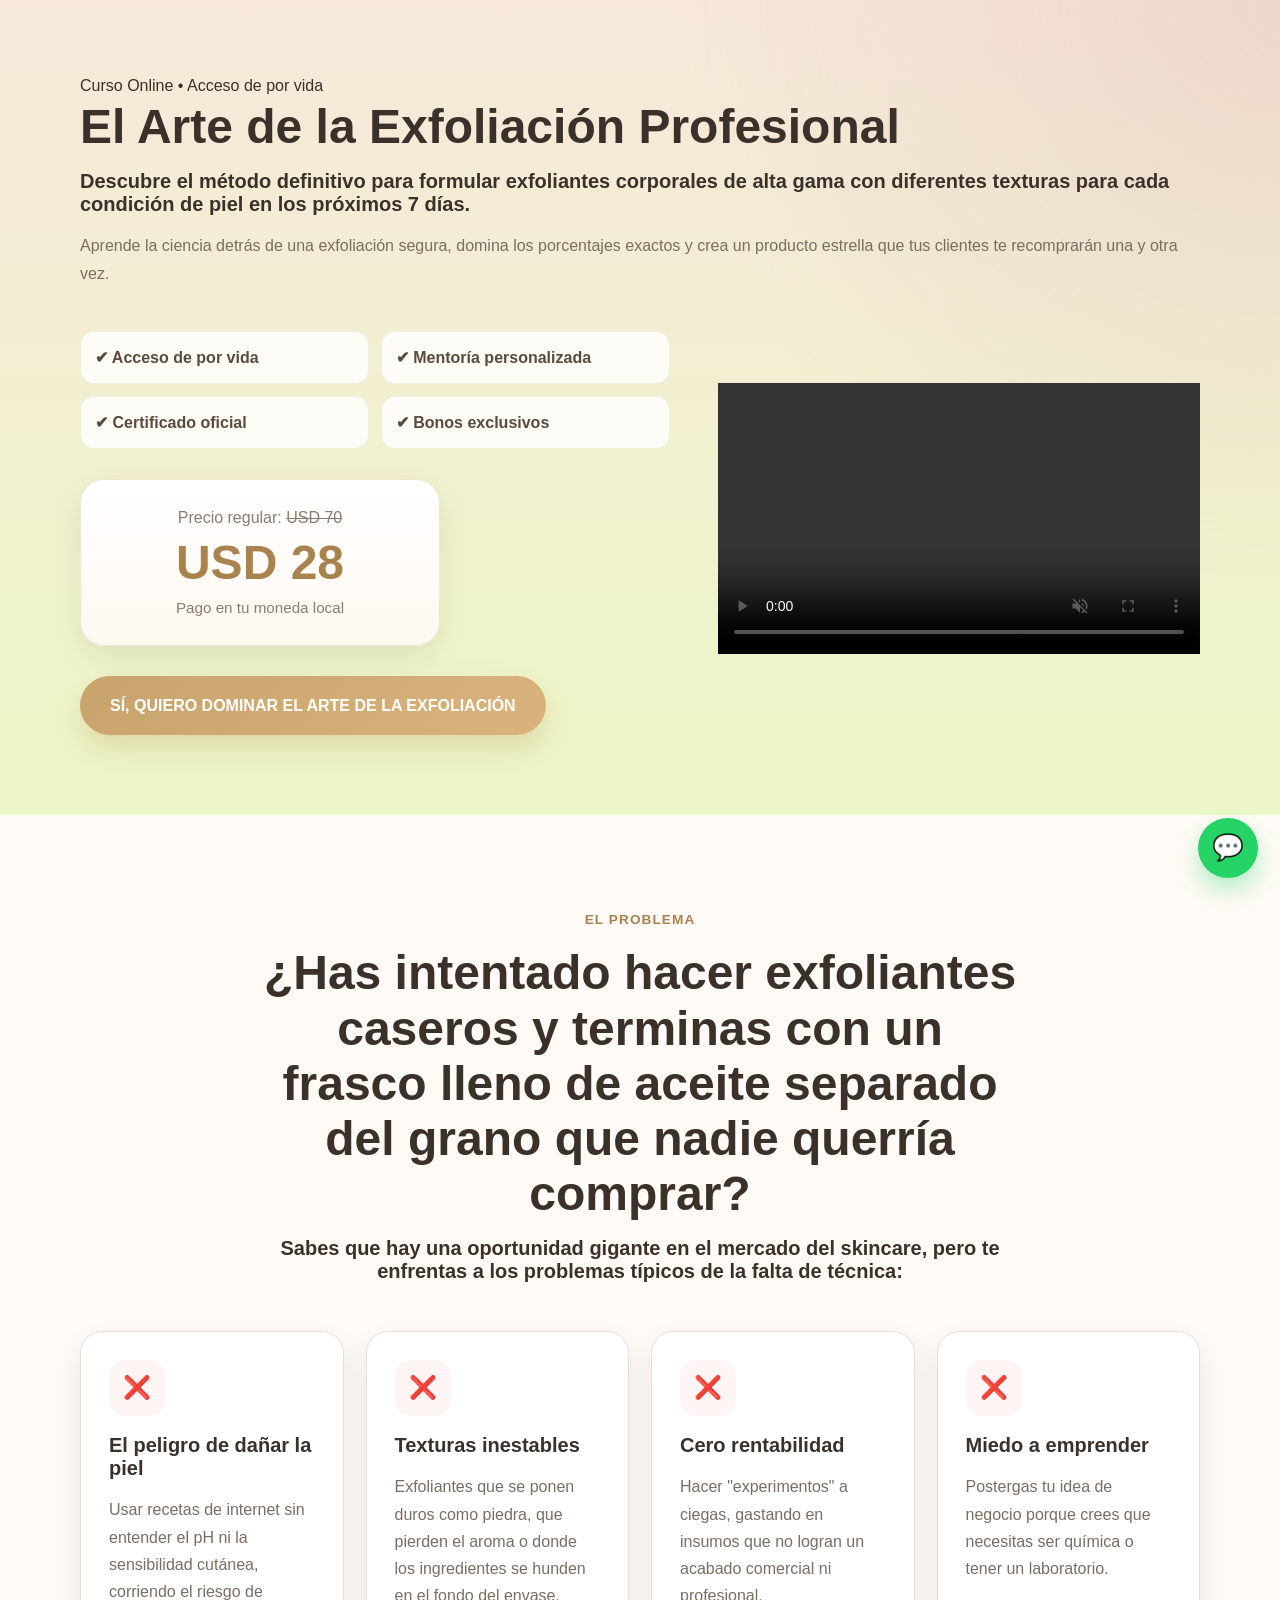
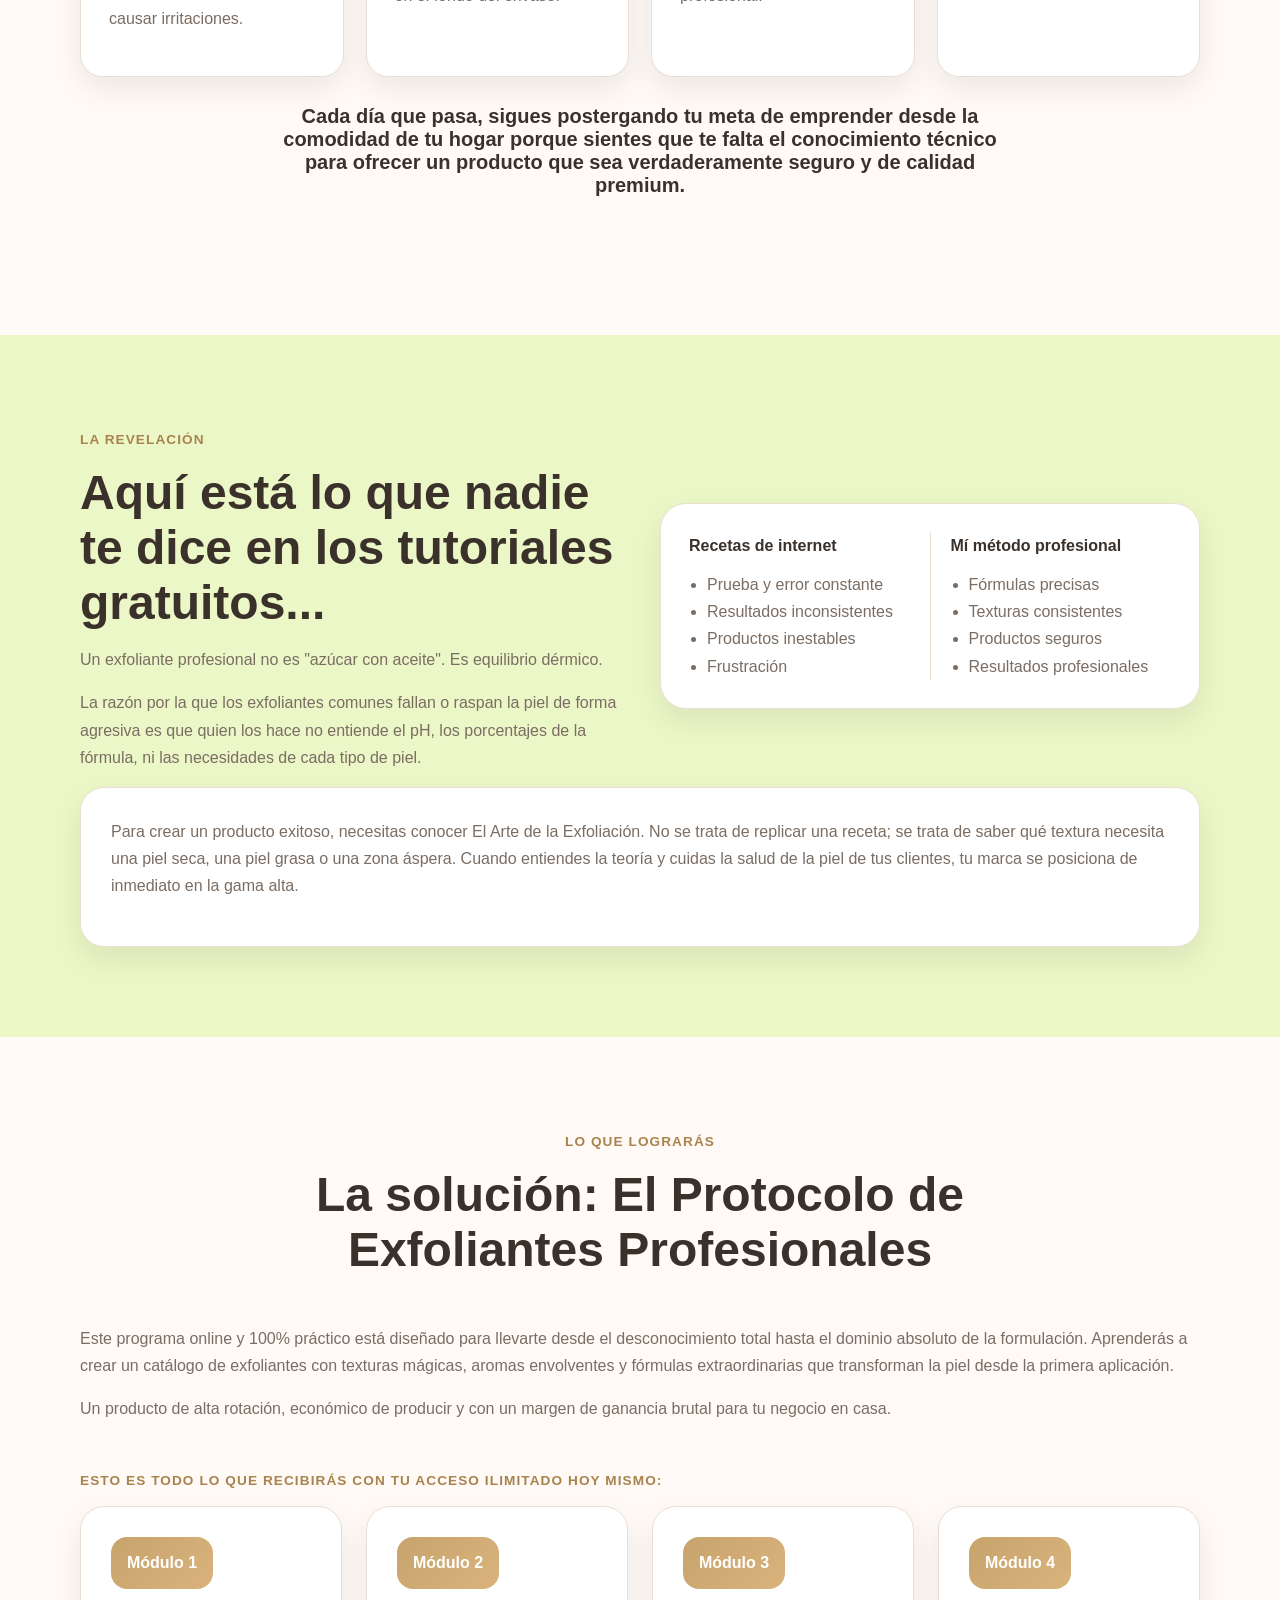
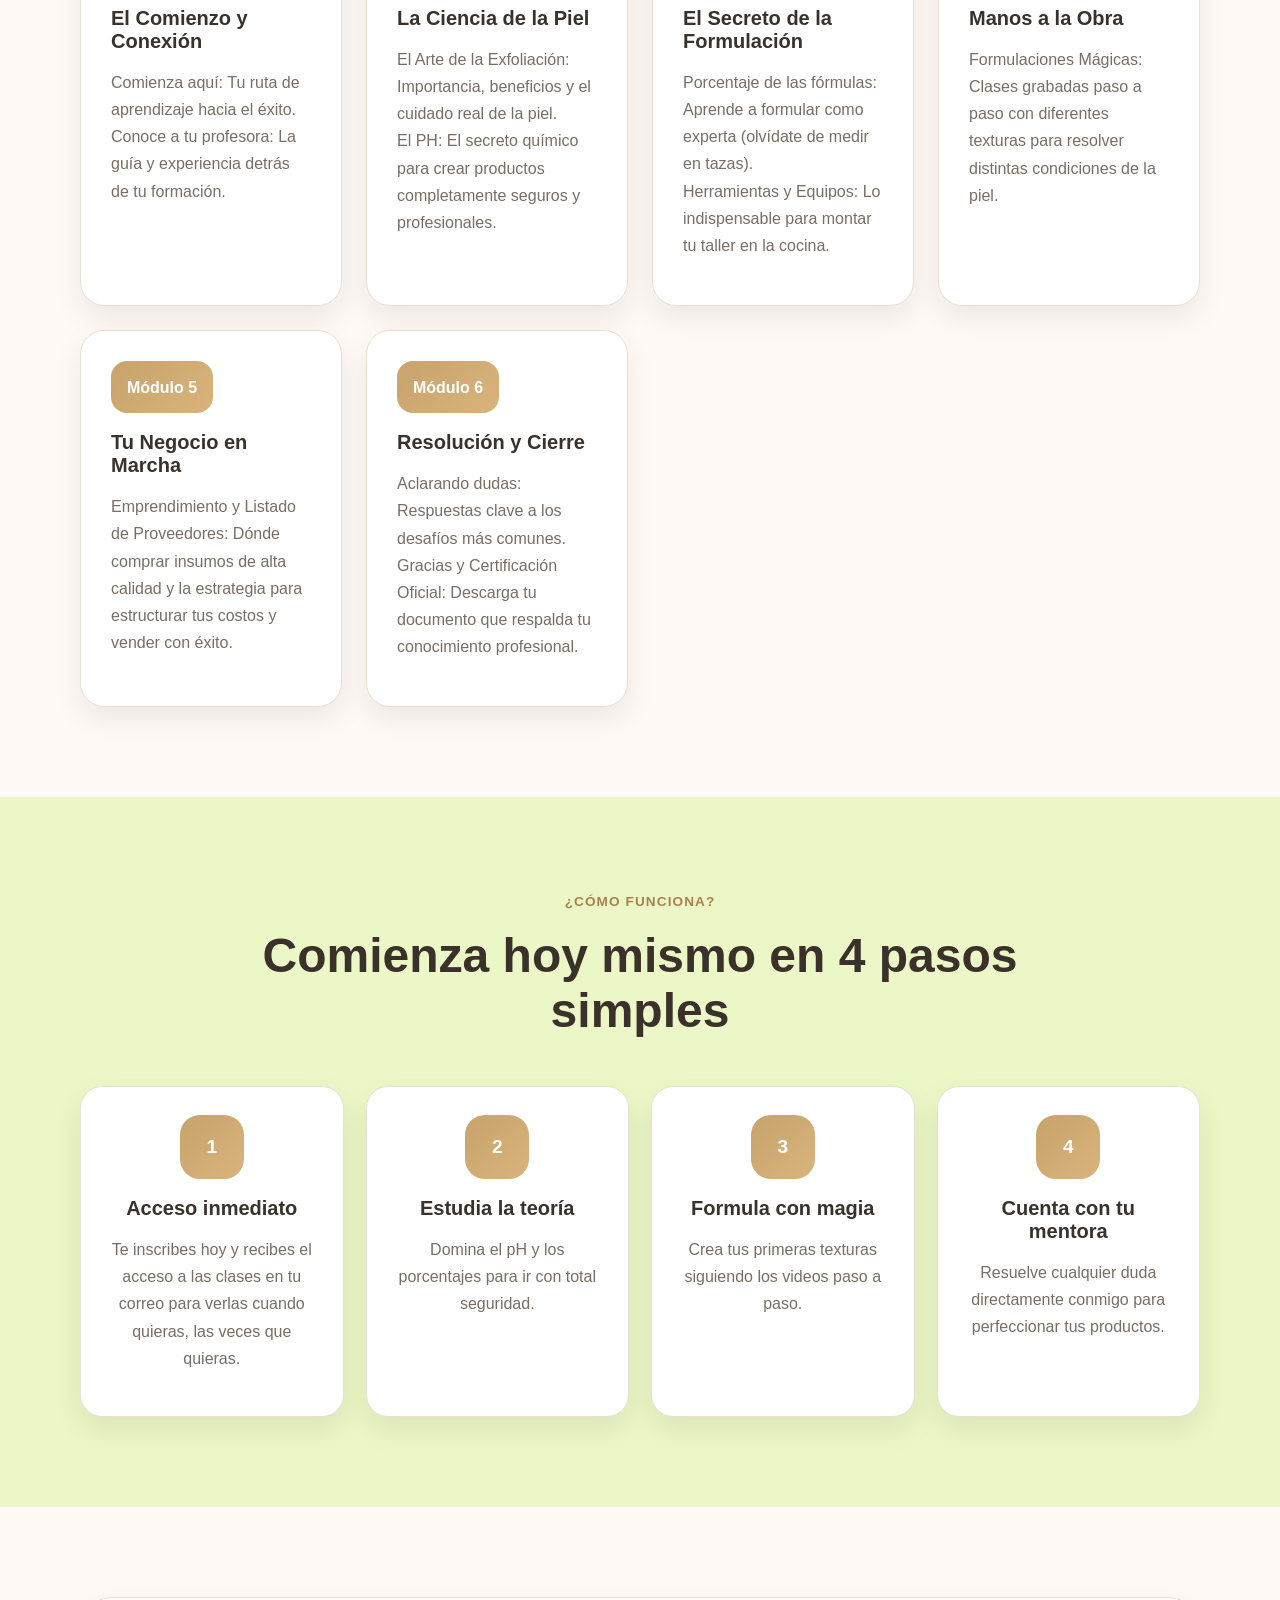
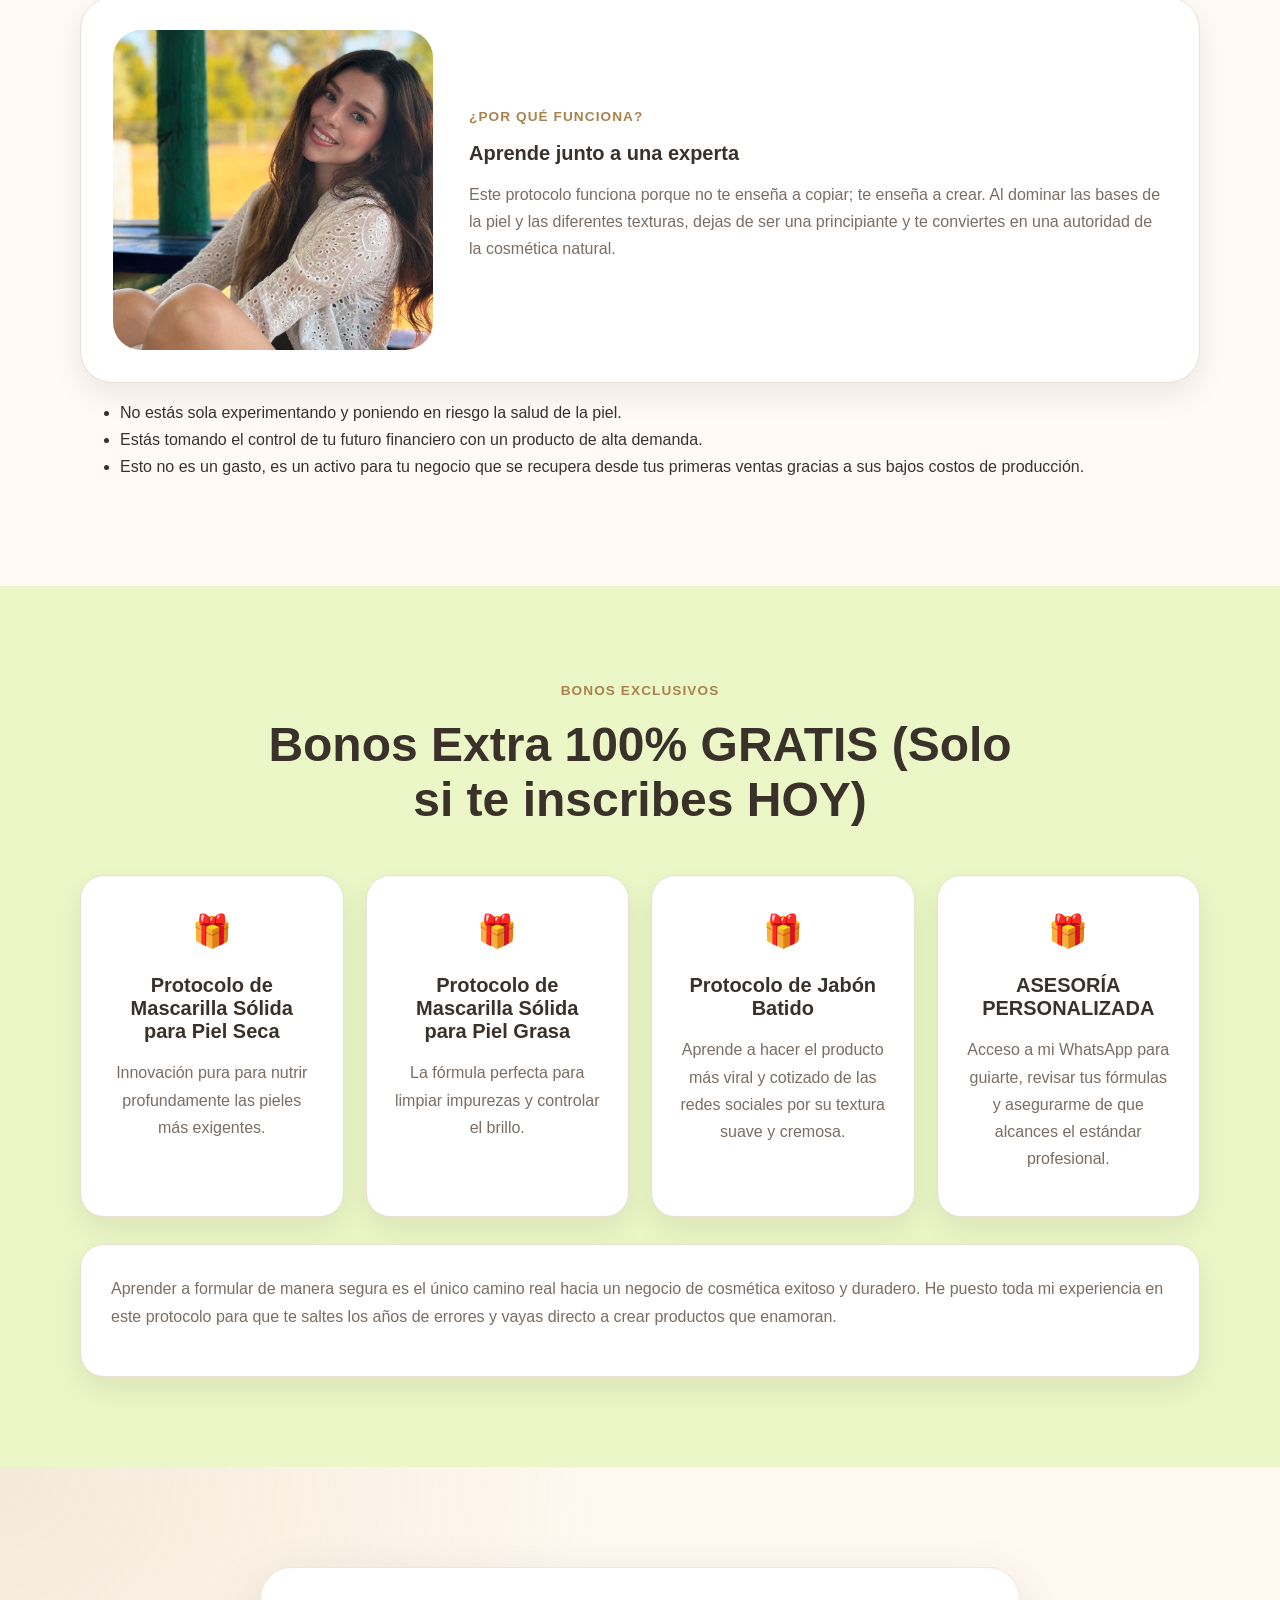
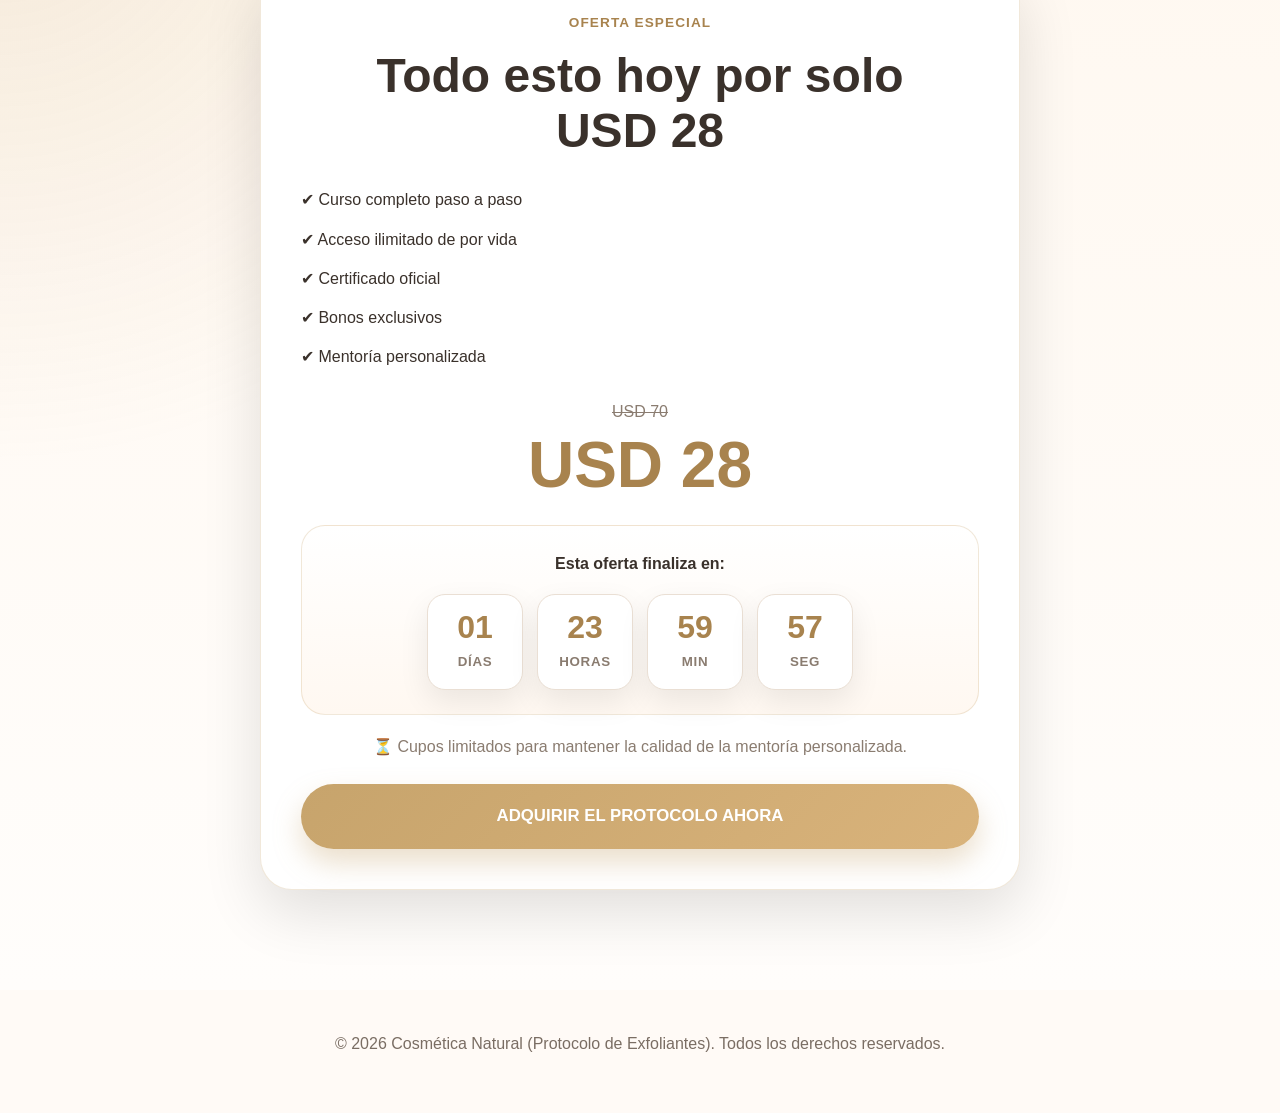
==== exfoliante.html @ d0931614 "Add files via upload" ====
<!DOCTYPE html>
<html lang="es">
<head>
<meta charset="UTF-8">
<meta name="viewport" content="width=device-width, initial-scale=1.0">
<title>Cosmética Natural - Exfoliantes</title>
<meta name="description" content="Aprende a formular mantequillas corporales premium tipo crema batida desde casa. Acceso de por vida, bonos y mentoría personalizada.">
<link rel="stylesheet" href="css/styles2.css">
</head>
<body>

<header class="hero">
  <div class="container">
    <span class="badge">Curso Online • Acceso de por vida</span>
    <h2>El Arte de la Exfoliación Profesional</h2>
    <h3>Descubre el método definitivo para formular exfoliantes corporales de alta gama con diferentes texturas 
      para cada condición de piel en los próximos 7 días.</h3>
    <p>Aprende la ciencia detrás de una exfoliación segura, domina los porcentajes exactos y crea un producto 
      estrella que tus clientes te recomprarán una y otra vez.</p>
  </div>
  <div class="container hero-grid">
    <div class="hero-text">
      <div class="hero-features">
        <div>✔ Acceso de por vida</div>
        <div>✔ Mentoría personalizada</div>
        <div>✔ Certificado oficial</div>
        <div>✔ Bonos exclusivos</div>
      </div>

      <div class="price-box">
        <div class="old-price">Precio regular: <span>USD 70</span></div>
        <div class="new-price">USD 28</div>
        <div class="small">Pago en tu moneda local</div>
      </div>

      <a href="#" class="btn btn-primary">
        SÍ, QUIERO DOMINAR EL ARTE DE LA EXFOLIACIÓN
      </a>
    </div>

    <div class="video-responsivo">
      <video width="640" height="360" controls autoplay muted>
        <source src="img/video_pagina.mp4" type="video/mp4">
      </video>
    </div>
  </div>
</header>

<section class="section">
  <div class="container">
    <div class="section-header">
      <span class="eyebrow">El problema</span>
      <h2>
        ¿Has intentado hacer exfoliantes caseros y terminas con un frasco lleno de aceite separado del grano que nadie querría comprar?
      </h2>
      <h3>
        Sabes que hay una oportunidad gigante en el mercado del skincare, pero te enfrentas a los problemas típicos de la falta de técnica:
      </h3>
    </div>

    <div class="cards-grid">
      <div class="card">
        <div class="icon">❌</div>
        <h3>El peligro de dañar la piel</h3>
        <p>Usar recetas de internet sin entender el pH ni la sensibilidad cutánea, corriendo el riesgo de causar irritaciones.</p>
      </div>

      <div class="card">
        <div class="icon">❌</div>
        <h3>Texturas inestables</h3>
        <p>Exfoliantes que se ponen duros como piedra, que pierden el aroma o donde los ingredientes se hunden en el fondo del envase.</p>
      </div>

      <div class="card">
        <div class="icon">❌</div>
        <h3>Cero rentabilidad</h3>
        <p>Hacer "experimentos" a ciegas, gastando en insumos que no logran un acabado comercial ni profesional.</p>
      </div>

      <div class="card">
        <div class="icon">❌</div>
        <h3>Miedo a emprender</h3>
        <p>Postergas tu idea de negocio porque crees que necesitas ser química o tener un laboratorio.</p>
      </div>
    </div>

    <div class="section-header">
      <br>
      <h3>
        Cada día que pasa, sigues postergando tu meta de emprender desde la comodidad de tu hogar porque sientes que te falta el conocimiento técnico para ofrecer un producto que sea verdaderamente seguro y de calidad premium.
      </h3>
    </div>

  </div>
</section>

<section class="section section-alt">
  <div class="container story-grid">
    <div class="story-text">
      <span class="eyebrow">La revelación</span>
      <h2>Aquí está lo que nadie te dice en los tutoriales gratuitos...</h2>
      <p>Un exfoliante profesional no es "azúcar con aceite". Es equilibrio dérmico.</p>
      <p>La razón por la que los exfoliantes comunes fallan o raspan la piel de forma agresiva es que quien los hace no entiende el pH, los porcentajes de la fórmula, ni las necesidades de cada tipo de piel.</p>
    </div>

    <div class="compare-card">
      <div class="compare-column">
        <div class="compare-title">Recetas de internet</div>
        <ul>
          <li>Prueba y error constante</li>
          <li>Resultados inconsistentes</li>
          <li>Productos inestables</li>
          <li>Frustración</li>
        </ul>
      </div>

      <div class="compare-divider"></div>

      <div class="compare-column">
        <div class="compare-title">Mí método profesional</div>
        <ul>
          <li>Fórmulas precisas</li>
          <li>Texturas consistentes</li>
          <li>Productos seguros</li>
          <li>Resultados profesionales</li>
        </ul>
      </div>
    </div>
  </div>
  <div class="container">
    <div class="module-grid">
      <div class="module-card">
        <p>
          Para crear un producto exitoso, necesitas conocer El Arte de la Exfoliación. No se trata de replicar una receta; se trata de saber qué textura necesita una piel seca, una piel grasa o una zona áspera. Cuando entiendes la teoría y cuidas la salud de la piel de tus clientes, tu marca se posiciona de inmediato en la gama alta.
        </p>
      </div>
    </div>
  </div>
</section>

<section class="section">
  <div class="container">
    <div class="section-header">
      <span class="eyebrow">Lo que lograrás</span>
      <h2>La solución: El Protocolo de Exfoliantes Profesionales</h2>
    </div>

    <div class="module-grid">
      <div>
        <p>
          Este programa online y 100% práctico está diseñado para llevarte desde el desconocimiento total hasta el dominio absoluto de la formulación. Aprenderás a crear un catálogo de exfoliantes con texturas mágicas, aromas envolventes y fórmulas extraordinarias que transforman la piel desde la primera aplicación.
        </p>
        <p>
          Un producto de alta rotación, económico de producir y con un margen de ganancia brutal para tu negocio en casa.
        </p>
      </div>
    </div>

    <br>
    <span class="eyebrow">Esto es todo lo que recibirás con tu acceso ilimitado hoy mismo:</span>
    <div class="module-grid">
      
      <div class="module-card">
        <div class="module-number">Módulo 1</div>
        <h3>El Comienzo y Conexión</h3>
        <p>Comienza aquí: Tu ruta de aprendizaje hacia el éxito. <br>
          Conoce a tu profesora: La guía y experiencia detrás de tu formación.
        </p>
      </div>

      <div class="module-card">
        <div class="module-number">Módulo 2</div>
        <h3>La Ciencia de la Piel</h3>
        <p>El Arte de la Exfoliación: Importancia, beneficios y el cuidado real de la piel.<br>
          El PH: El secreto químico para crear productos completamente seguros y profesionales.
        </p>
      </div>

      <div class="module-card">
        <div class="module-number">Módulo 3</div>
        <h3>El Secreto de la Formulación</h3>
        <p>Porcentaje de las fórmulas: Aprende a formular como experta (olvídate de medir en tazas).<br>
          Herramientas y Equipos: Lo indispensable para montar tu taller en la cocina.
        </p>
      </div>

      <div class="module-card">
        <div class="module-number">Módulo 4</div>
        <h3>Manos a la Obra</h3>
        <p>Formulaciones Mágicas: Clases grabadas paso a paso con diferentes texturas para resolver distintas condiciones de la piel.</p>
      </div>

      <div class="module-card">
        <div class="module-number">Módulo 5</div>
        <h3>Tu Negocio en Marcha</h3>
        <p>
          Emprendimiento y Listado de Proveedores:  Dónde comprar insumos de alta calidad y la estrategia para estructurar tus costos y vender con éxito.
        </p>
      </div>

      <div class="module-card">
        <div class="module-number">Módulo 6</div>
        <h3>Resolución y Cierre</h3>
        <p>
          Aclarando dudas: Respuestas clave a los desafíos más comunes.<br>
          Gracias y Certificación Oficial: Descarga tu documento que respalda tu conocimiento profesional.
        </p>
      </div>

    </div>
  </div>
</section>

<section class="section section-alt">
  <div class="container">
    <div class="section-header">
      <span class="eyebrow">¿Cómo funciona?</span>
      <h2>Comienza hoy mismo en 4 pasos simples</h2>
    </div>

    <div class="steps-grid">
      <div class="step-card">
        <div class="step-number">1</div>
        <h3>Acceso inmediato</h3>
        <p>Te inscribes hoy y recibes el acceso a las clases en tu correo para verlas cuando quieras, las veces que quieras.</p>
      </div>

      <div class="step-card">
        <div class="step-number">2</div>
        <h3>Estudia la teoría</h3>
        <p>Domina el pH y los porcentajes para ir con total seguridad.</p>
      </div>

      <div class="step-card">
        <div class="step-number">3</div>
        <h3>Formula con magia</h3>
        <p>Crea tus primeras texturas siguiendo los videos paso a paso.</p>
      </div>

      <div class="step-card">
        <div class="step-number">4</div>
        <h3>Cuenta con tu mentora</h3>
        <p>Resuelve cualquier duda directamente conmigo para perfeccionar tus productos.</p>
      </div>
    </div>
  </div>
</section>

<section class="section">
  <div class="container instructor-card">
    <img src="img/brig.jpg" alt="Instructora" class="instructor-image">
    <div class="instructor-content">
      <span class="eyebrow">¿Por qué funciona?</span>
      <h3>Aprende junto a una experta</h3>
      <p>
        Este protocolo funciona porque no te enseña a copiar; te enseña a crear. Al dominar las bases de la piel y las diferentes texturas, dejas de ser una principiante y te conviertes en una autoridad de la cosmética natural.
      </p>
    </div>
  </div>
  <div class="container">
    <ul>
      <li>No estás sola experimentando y poniendo en riesgo la salud de la piel.</li>
      <li>Estás tomando el control de tu futuro financiero con un producto de alta demanda.</li>
      <li>Esto no es un gasto, es un activo para tu negocio que se recupera desde tus primeras ventas gracias a sus bajos costos de producción.</li>
    </ul>
  </div>
</section>

<section class="section section-alt">
  <div class="container">
    <div class="section-header">
      <span class="eyebrow">Bonos exclusivos</span>
      <h2>Bonos Extra 100% GRATIS (Solo si te inscribes HOY)</h2>
    </div>

    <div class="bonus-grid">
      <div class="bonus-card">
        <div class="bonus-icon">🎁</div>
        <h3>Protocolo de Mascarilla Sólida para Piel Seca</h3>
        <p>Innovación pura para nutrir profundamente las pieles más exigentes.</p>
      </div>

      <div class="bonus-card">
        <div class="bonus-icon">🎁</div>
        <h3>Protocolo de Mascarilla Sólida para Piel Grasa</h3>
        <p>La fórmula perfecta para limpiar impurezas y controlar el brillo.</p>
      </div>

      <div class="bonus-card">
        <div class="bonus-icon">🎁</div>
        <h3>Protocolo de Jabón Batido</h3>
        <p>Aprende a hacer el producto más viral y cotizado de las redes sociales por su textura suave y cremosa.</p>
      </div>

      <div class="bonus-card">
        <div class="bonus-icon">🎁</div>
        <h3>ASESORÍA PERSONALIZADA</h3>
        <p>Acceso a mi WhatsApp para guiarte, revisar tus fórmulas y asegurarme de que alcances el estándar profesional.</p>
      </div>
    </div>
    <br>
  </div>
  <div class="container">
    <div class="module-grid">
      <div class="module-card">
        <p>
          Aprender a formular de manera segura es el único camino real hacia un negocio de cosmética exitoso y duradero. He puesto toda mi experiencia en este protocolo para que te saltes los años de errores y vayas directo a crear productos que enamoran.
        </p>
      </div>
    </div>
  </div>
</section>

<section class="offer-section">
  <div class="container">
    <div class="offer-card">
      <span class="eyebrow">Oferta especial</span>
      <h2>Todo esto hoy por solo<br>USD 28</h2>

      <div class="offer-list">
        <div>✔ Curso completo paso a paso</div>
        <div>✔ Acceso ilimitado de por vida</div>
        <div>✔ Certificado oficial</div>
        <div>✔ Bonos exclusivos</div>
        <div>✔ Mentoría personalizada</div>
      </div>

      <div class="price-display">
        <div class="old-price">USD 70</div>
        <div class="new-price">USD 28</div>
      </div>

      <div class="countdown-box">
        <div class="countdown-title">Esta oferta finaliza en:</div>
        <div class="countdown" id="countdown">
          <div class="count-item"><span id="days">02</span><small>Días</small></div>
          <div class="count-item"><span id="hours">14</span><small>Horas</small></div>
          <div class="count-item"><span id="minutes">32</span><small>Min</small></div>
          <div class="count-item"><span id="seconds">10</span><small>Seg</small></div>
        </div>
      </div>

      <div class="limited">⏳ Cupos limitados para mantener la calidad de la mentoría personalizada.</div>

      <a href="#" class="btn btn-primary btn-large">ADQUIRIR EL PROTOCOLO AHORA</a>
    </div>
  </div>
</section>

<footer class="footer">
  <div class="container">
    <p>© 2026 Cosmética Natural (Protocolo de Exfoliantes). Todos los derechos reservados.</p>
  </div>
</footer>

<a href="#" class="whatsapp-float" aria-label="Contactar por WhatsApp">💬</a>

<script src="js/main.js"></script>
</body>
</html>
---- css/styles2.css ----
:root{
  --bg:#fffaf6;
  --surface:#ffffff;
  --surface-2:#ecf7c7;
  --surface-3:#fff7ef;
  --text:#3a312b;
  --muted:#7a6d63;
  --gold:#c7a46c;
  --gold-dark:#a8834e;
  --rose:#d9b8b1;
  --border:#eadfd4;
  --shadow:0 12px 30px rgba(0,0,0,.08);
}

*{box-sizing:border-box}

html{scroll-behavior:smooth}

body{
  margin:0;
  font-family:-apple-system,BlinkMacSystemFont,"Segoe UI",Roboto,Helvetica,Arial,sans-serif;
  color:var(--text);
  background:var(--bg);
  line-height:1.7;
}

img{max-width:100%;display:block}

.container{
  width:min(1120px,calc(100% - 40px));
  margin:0 auto;
}

.section{
  padding:90px 0;
}

.section-alt{
  background:var(--surface-2);
}

.section-header{
  text-align:center;
  max-width:760px;
  margin:0 auto 48px;
}

.eyebrow{
  display:inline-block;
  font-size:.85rem;
  font-weight:700;
  letter-spacing:.08em;
  text-transform:uppercase;
  color:var(--gold-dark);
  margin-bottom:14px;
}

h1,h2,h3{
  line-height:1.15;
  margin:0 0 16px;
}

h1{
  font-size:clamp(2.6rem,5vw,4.4rem);
}

h2{
  font-size:clamp(2rem,4vw,3rem);
}

h3{
  font-size:1.25rem;
}

p{
  margin:0 0 16px;
  color:var(--muted);
}

.hero{
  padding:72px 0 80px;
  background:
    radial-gradient(circle at top right, rgba(217,184,177,.35), transparent 40%),
    linear-gradient(180deg, #f7e8da 0%, #ecf7c7 100%);
}

.hero-grid{
  display:grid;
  grid-template-columns:1.1fr .9fr;
  gap:48px;
  align-items:center;
}

.hero-features{
  display:grid;
  grid-template-columns:repeat(2,minmax(0,1fr));
  gap:12px;
  margin:28px 0;
}

.hero-features div{
  background:rgba(255,255,255,.8);
  border:1px solid rgba(199,164,108,.18);
  border-radius:14px;
  padding:12px 14px;
  font-weight:600;
  color:#5a4a3f;
}

.price-box{
  margin:30px 0;
  padding:24px;
  border-radius:24px;
  background:linear-gradient(180deg,#fff,#fff8f1);
  border:1px solid rgba(199,164,108,.25);
  box-shadow:var(--shadow);
  max-width:360px;
  text-align:center;
}

.old-price{
  color:#8a7c70;
  font-size:1rem;
}

.old-price span{
  text-decoration:line-through;
}

.new-price{
  font-size:3rem;
  font-weight:800;
  color:var(--gold-dark);
  line-height:1;
  margin:8px 0;
}

.small{
  font-size:.95rem;
  color:#8a7c70;
}

.btn{
  display:inline-flex;
  align-items:center;
  justify-content:center;
  gap:10px;
  padding:16px 30px;
  border-radius:999px;
  text-decoration:none;
  font-weight:800;
  transition:transform .18s ease, box-shadow .18s ease, background .18s ease;
}

.btn:hover{
  transform:translateY(-2px);
}

.btn-primary{
  background:linear-gradient(135deg,var(--gold),#d9b37b);
  color:#fff;
  box-shadow:0 14px 28px rgba(199,164,108,.35);
}

.btn-primary:hover{
  background:linear-gradient(135deg,var(--gold-dark),var(--gold));
}

.btn-large{
  width:100%;
  padding:18px 32px;
  font-size:1.05rem;
}

.video-responsivo {
    position: relative;
    padding-bottom: 56.25%; /* Relación de aspecto 16:9 */
    height: 0;
    overflow: hidden;
    max-width: 100%;
}

.video-responsivo iframe,
.video-responsivo video {
    position: absolute;
    top: 0;
    left: 0;
    width: 100%;
    height: 100%;
    border: 0;
}

.cards-grid{
  display:grid;
  grid-template-columns:repeat(auto-fit,minmax(240px,1fr));
  gap:22px;
}

.card{
  background:var(--surface);
  border:1px solid var(--border);
  border-radius:22px;
  padding:28px;
  box-shadow:var(--shadow);
}

.icon{
  width:56px;
  height:56px;
  border-radius:16px;
  display:grid;
  place-items:center;
  background:#fff5f5;
  font-size:1.4rem;
  margin-bottom:18px;
}

.story-grid{
  display:grid;
  grid-template-columns:1fr 1fr;
  gap:40px;
  align-items:center;
}

.compare-card{
  background:var(--surface);
  border:1px solid var(--border);
  border-radius:26px;
  padding:28px;
  box-shadow:var(--shadow);
  display:grid;
  grid-template-columns:1fr auto 1fr;
  gap:20px;
}

.compare-title{
  font-weight:800;
  margin-bottom:12px;
  color:var(--text);
}

.compare-column ul{
  margin:0;
  padding-left:18px;
  color:var(--muted);
}

.compare-divider{
  width:1px;
  background:var(--border);
}

.before-after{
  display:grid;
  grid-template-columns:1fr 1fr;
  gap:24px;
}

.before,.after{
  border-radius:26px;
  padding:32px;
  box-shadow:var(--shadow);
}

.before{
  background:#fff7f7;
  border:1px solid #f2dede;
}

.after{
  background:#f7fbf7;
  border:1px solid #dcefdc;
}

.ba-label{
  display:inline-block;
  padding:8px 12px;
  border-radius:999px;
  font-size:.85rem;
  font-weight:800;
  letter-spacing:.04em;
  margin-bottom:16px;
}

.before .ba-label{
  background:#ffe5e5;
  color:#9b3b3b;
}

.after .ba-label{
  background:#e4f7e4;
  color:#2f6b3f;
}

.before ul,.after ul{
  margin:0;
  padding-left:18px;
}

.module-grid{
  display:grid;
  grid-template-columns:repeat(auto-fit,minmax(260px,1fr));
  gap:24px;
}

.module-card{
  background:var(--surface);
  border:1px solid var(--border);
  border-radius:24px;
  padding:30px;
  box-shadow:var(--shadow);
}

.module-number{
  width:102px;
  height:52px;
  border-radius:16px;
  display:grid;
  place-items:center;
  background:linear-gradient(135deg,var(--gold),#d9b37b);
  color:#fff;
  font-weight:800;
  margin-bottom:18px;
}

.steps-grid{
  display:grid;
  grid-template-columns:repeat(auto-fit,minmax(220px,1fr));
  gap:22px;
}

.step-card{
  background:var(--surface);
  border:1px solid var(--border);
  border-radius:22px;
  padding:28px;
  text-align:center;
  box-shadow:var(--shadow);
}

.step-number{
  width:64px;
  height:64px;
  border-radius:20px;
  display:grid;
  place-items:center;
  margin:0 auto 18px;
  background:linear-gradient(135deg,var(--gold),#d9b37b);
  color:#fff;
  font-weight:800;
  font-size:1.2rem;
}

.bonus-grid{
  display:grid;
  grid-template-columns:repeat(auto-fit,minmax(240px,1fr));
  gap:22px;
}

.bonus-card{
  background:var(--surface);
  border:1px solid var(--border);
  border-radius:24px;
  padding:28px;
  box-shadow:var(--shadow);
  position:relative;
  text-align:center;
}

.bonus-icon{
  font-size:2rem;
  margin-bottom:16px;
}

.bonus-highlight{
  background:linear-gradient(180deg,#fffdf7,#fff7e8);
  border:1px solid rgba(199,164,108,.35);
}

.bonus-badge{
  position:absolute;
  top:16px;
  right:16px;
  background:linear-gradient(135deg,var(--gold),#d9b37b);
  color:#fff;
  padding:8px 12px;
  border-radius:999px;
  font-size:.75rem;
  font-weight:800;
  letter-spacing:.04em;
}

.instructor-card{
  display:grid;
  grid-template-columns:320px 1fr;
  gap:36px;
  align-items:center;
  background:var(--surface);
  border:1px solid var(--border);
  border-radius:32px;
  padding:32px;
  box-shadow:var(--shadow);
}

.instructor-image{
  width:100%;
  aspect-ratio:1/1;
  object-fit:cover;
  border-radius:28px;
}

.faq-list{
  max-width:820px;
  margin:0 auto;
  display:grid;
  gap:16px;
}

.faq-item{
  background:var(--surface);
  border:1px solid var(--border);
  border-radius:20px;
  padding:18px 22px;
  box-shadow:var(--shadow);
}

.faq-item summary{
  cursor:pointer;
  font-weight:700;
  list-style:none;
}

.faq-item summary::-webkit-details-marker{
  display:none;
}

.offer-section{
  padding:100px 0;
  background:
    radial-gradient(circle at top left, rgba(199,164,108,.18), transparent 35%),
    linear-gradient(180deg,#fff8f0 0%, #fffdfb 100%);
}

.offer-card{
  max-width:760px;
  margin:0 auto;
  background:var(--surface);
  border:1px solid rgba(199,164,108,.25);
  border-radius:32px;
  padding:40px;
  box-shadow:0 22px 60px rgba(0,0,0,.12);
  text-align:center;
}

.offer-list{
  display:grid;
  gap:12px;
  text-align:left;
  margin:28px 0;
}

.price-display{
  margin:28px 0;
}

.price-display .old-price{
  text-decoration:line-through;
  color:#8a7c70;
  margin-bottom:6px;
}

.price-display .new-price{
  font-size:4rem;
  font-weight:800;
  color:var(--gold-dark);
  line-height:1;
}

.countdown-box{
  margin:28px auto 18px;
  padding:24px;
  border-radius:24px;
  background:linear-gradient(180deg,#fff,#fff8f1);
  border:1px solid rgba(199,164,108,.25);
}

.countdown-title{
  font-weight:700;
  margin-bottom:16px;
}

.countdown{
  display:flex;
  justify-content:center;
  gap:14px;
  flex-wrap:wrap;
}

.count-item{
  min-width:96px;
  background:var(--surface);
  border:1px solid var(--border);
  border-radius:18px;
  padding:16px 14px;
  box-shadow:var(--shadow);
}

.count-item span{
  display:block;
  font-size:2rem;
  font-weight:800;
  color:var(--gold-dark);
  line-height:1;
}

.count-item small{
  display:block;
  margin-top:8px;
  color:#8a7c70;
  font-weight:700;
  text-transform:uppercase;
  letter-spacing:.05em;
}

.limited{
  color:#8a7c70;
  margin-bottom:24px;
}

.footer{
  padding:40px 0;
  text-align:center;
  color:#8a7c70;
}

.whatsapp-float{
  position:fixed;
  right:22px;
  bottom:22px;
  width:60px;
  height:60px;
  border-radius:50%;
  display:grid;
  place-items:center;
  background:#25d366;
  color:#fff;
  text-decoration:none;
  font-size:1.6rem;
  box-shadow:0 12px 24px rgba(37,211,102,.35);
}

@media (max-width: 980px){
  .hero-grid,
  .story-grid,
  .before-after,
  .instructor-card{
    grid-template-columns:1fr;
  }

  .hero{
    padding-top:56px;
  }

  .hero-image{
    order:-1;
  }

  .compare-card{
    grid-template-columns:1fr;
  }

  .compare-divider{
    display:none;
  }
}

@media (max-width: 640px){
  .section{
    padding:72px 0;
  }

  .container{
    width:min(100% - 28px,1120px);
  }

  .hero-features{
    grid-template-columns:1fr;
  }

  .offer-card{
    padding:28px;
  }

  .count-item{
    min-width:72px;
    padding:14px 10px;
  }

  .count-item span{
    font-size:1.6rem;
  }
}
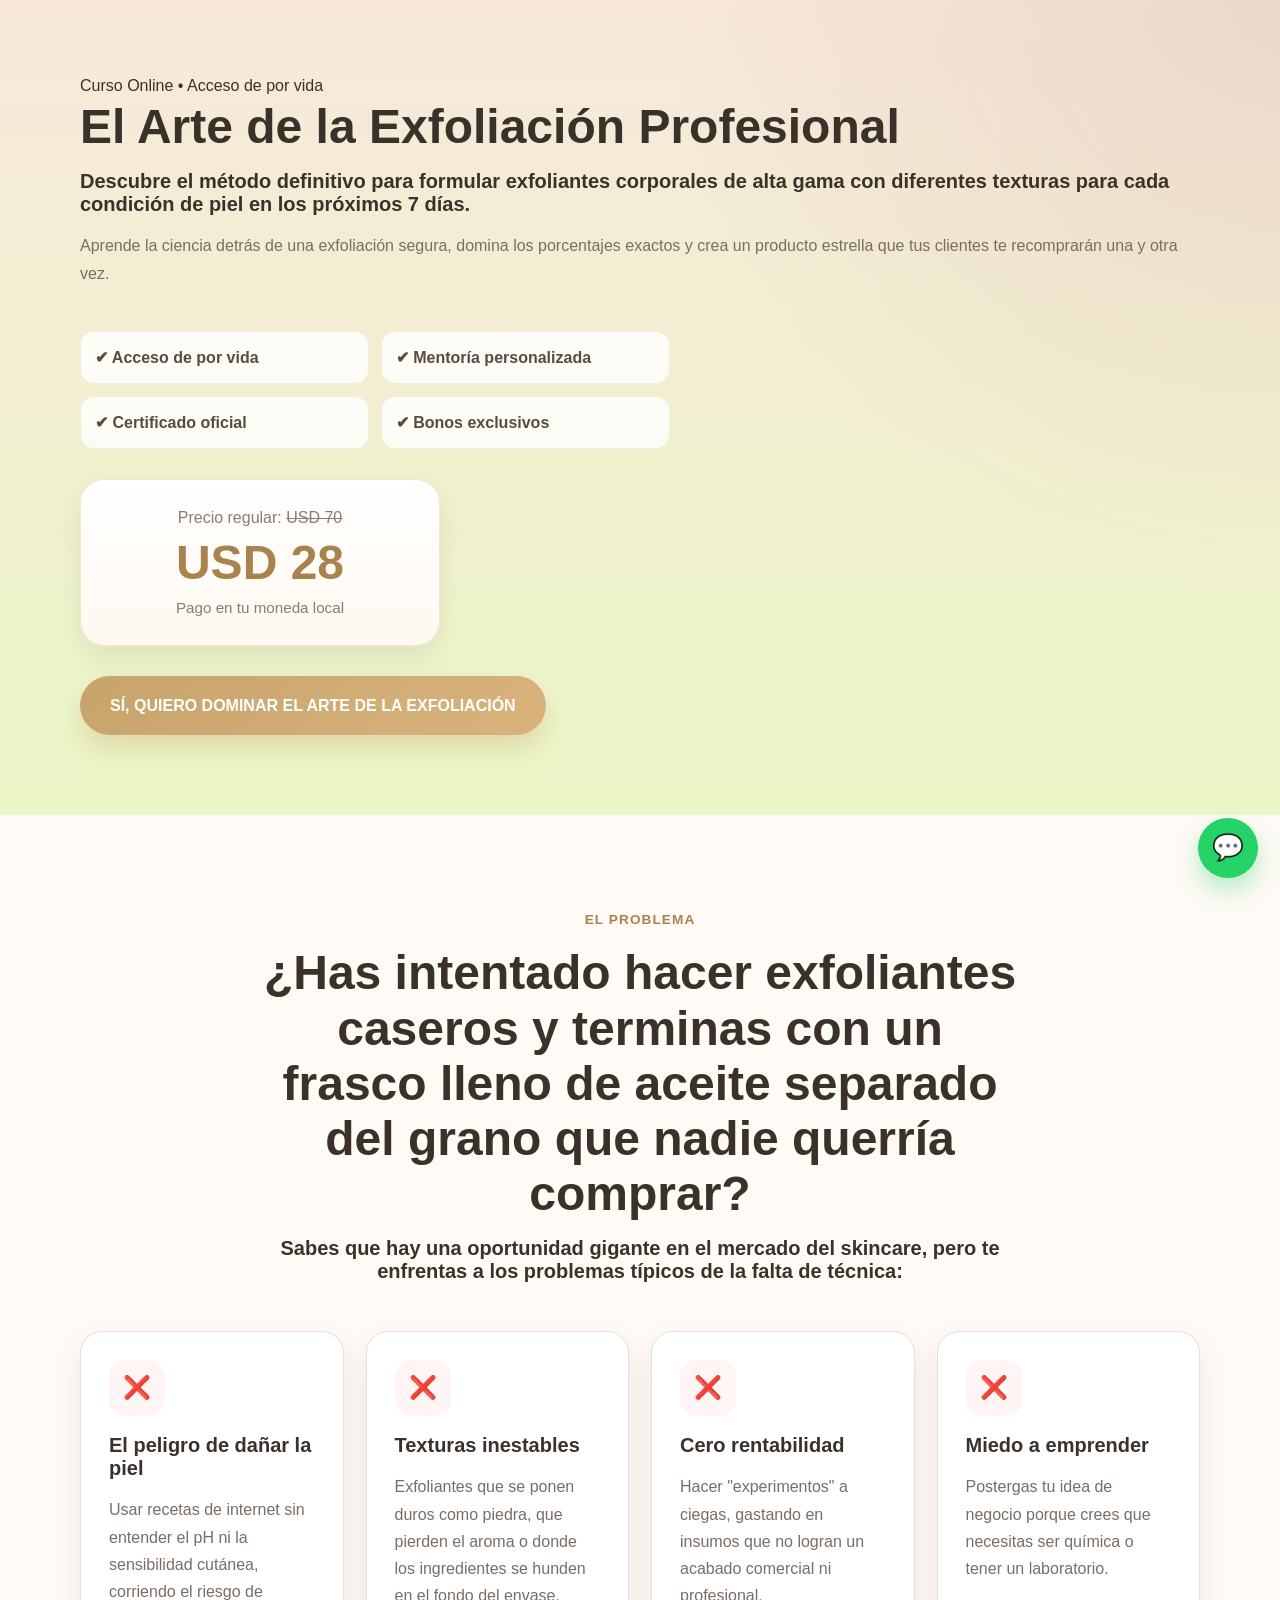
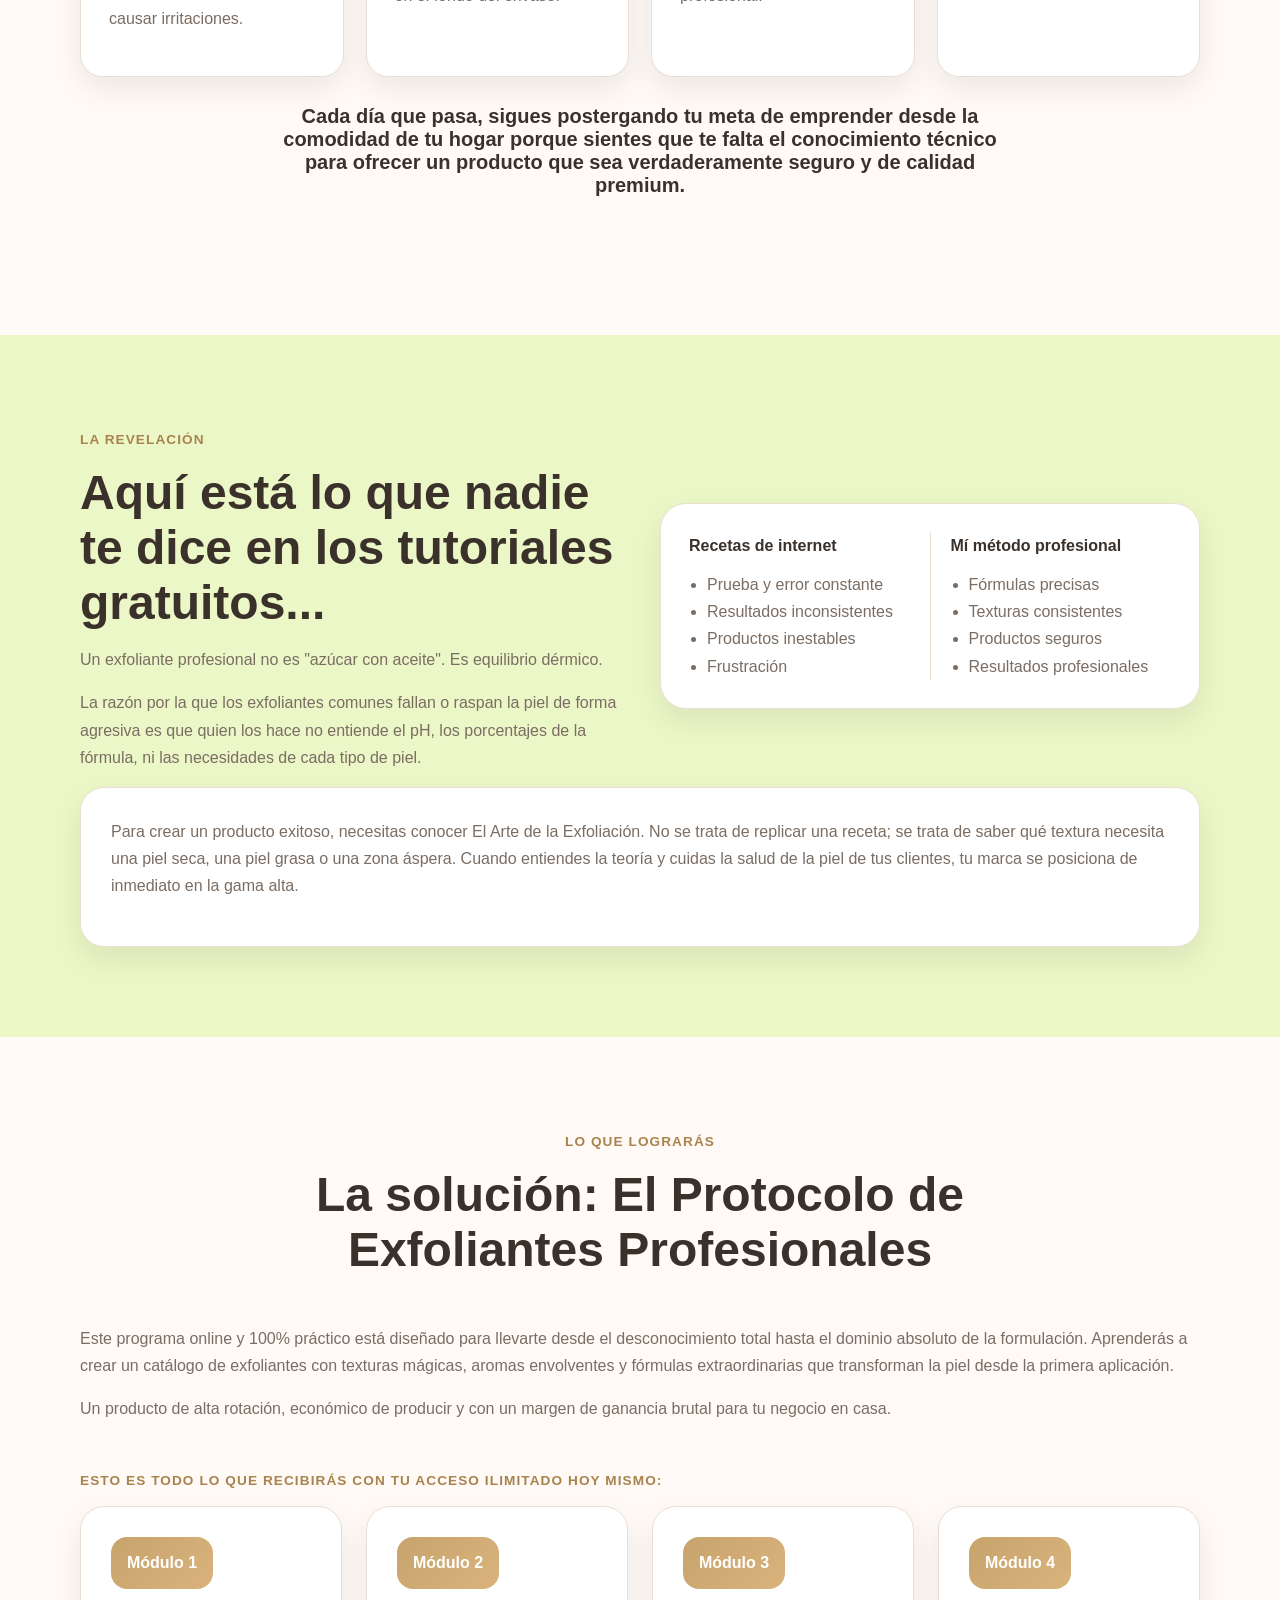
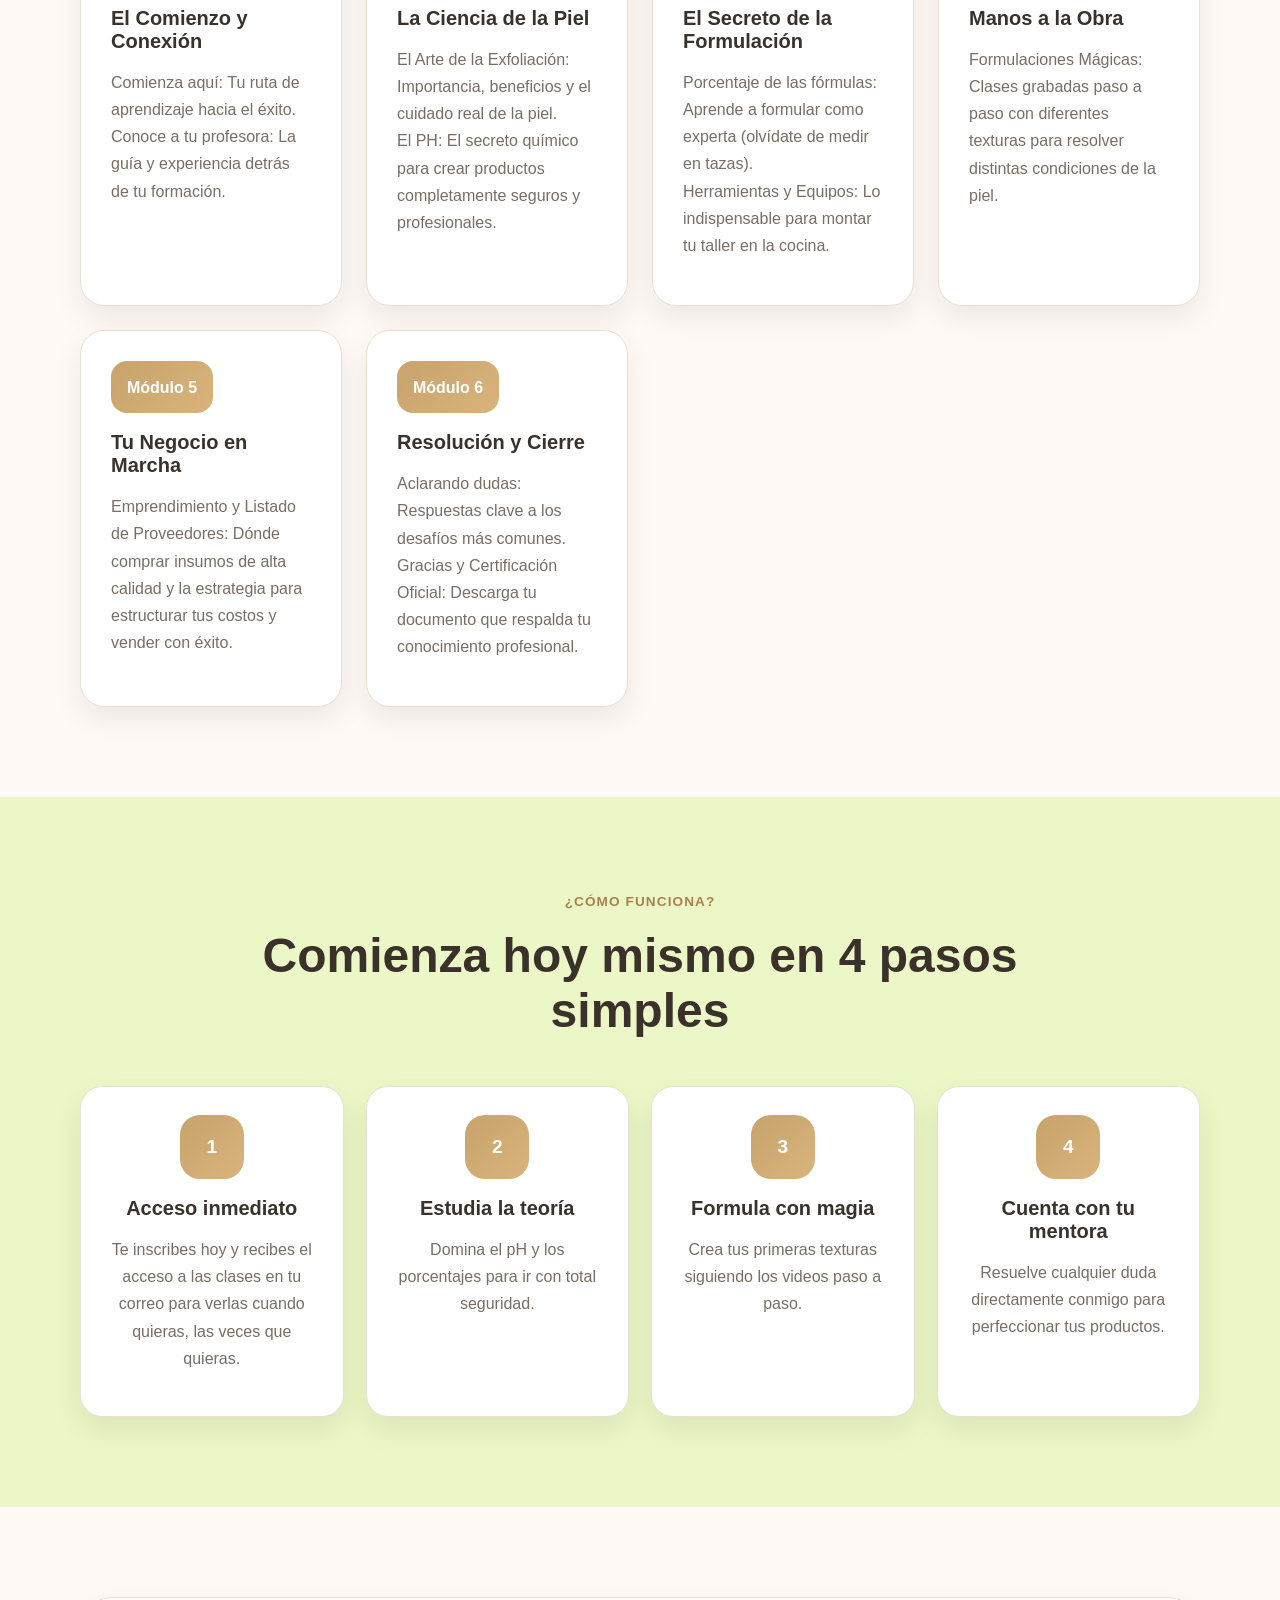
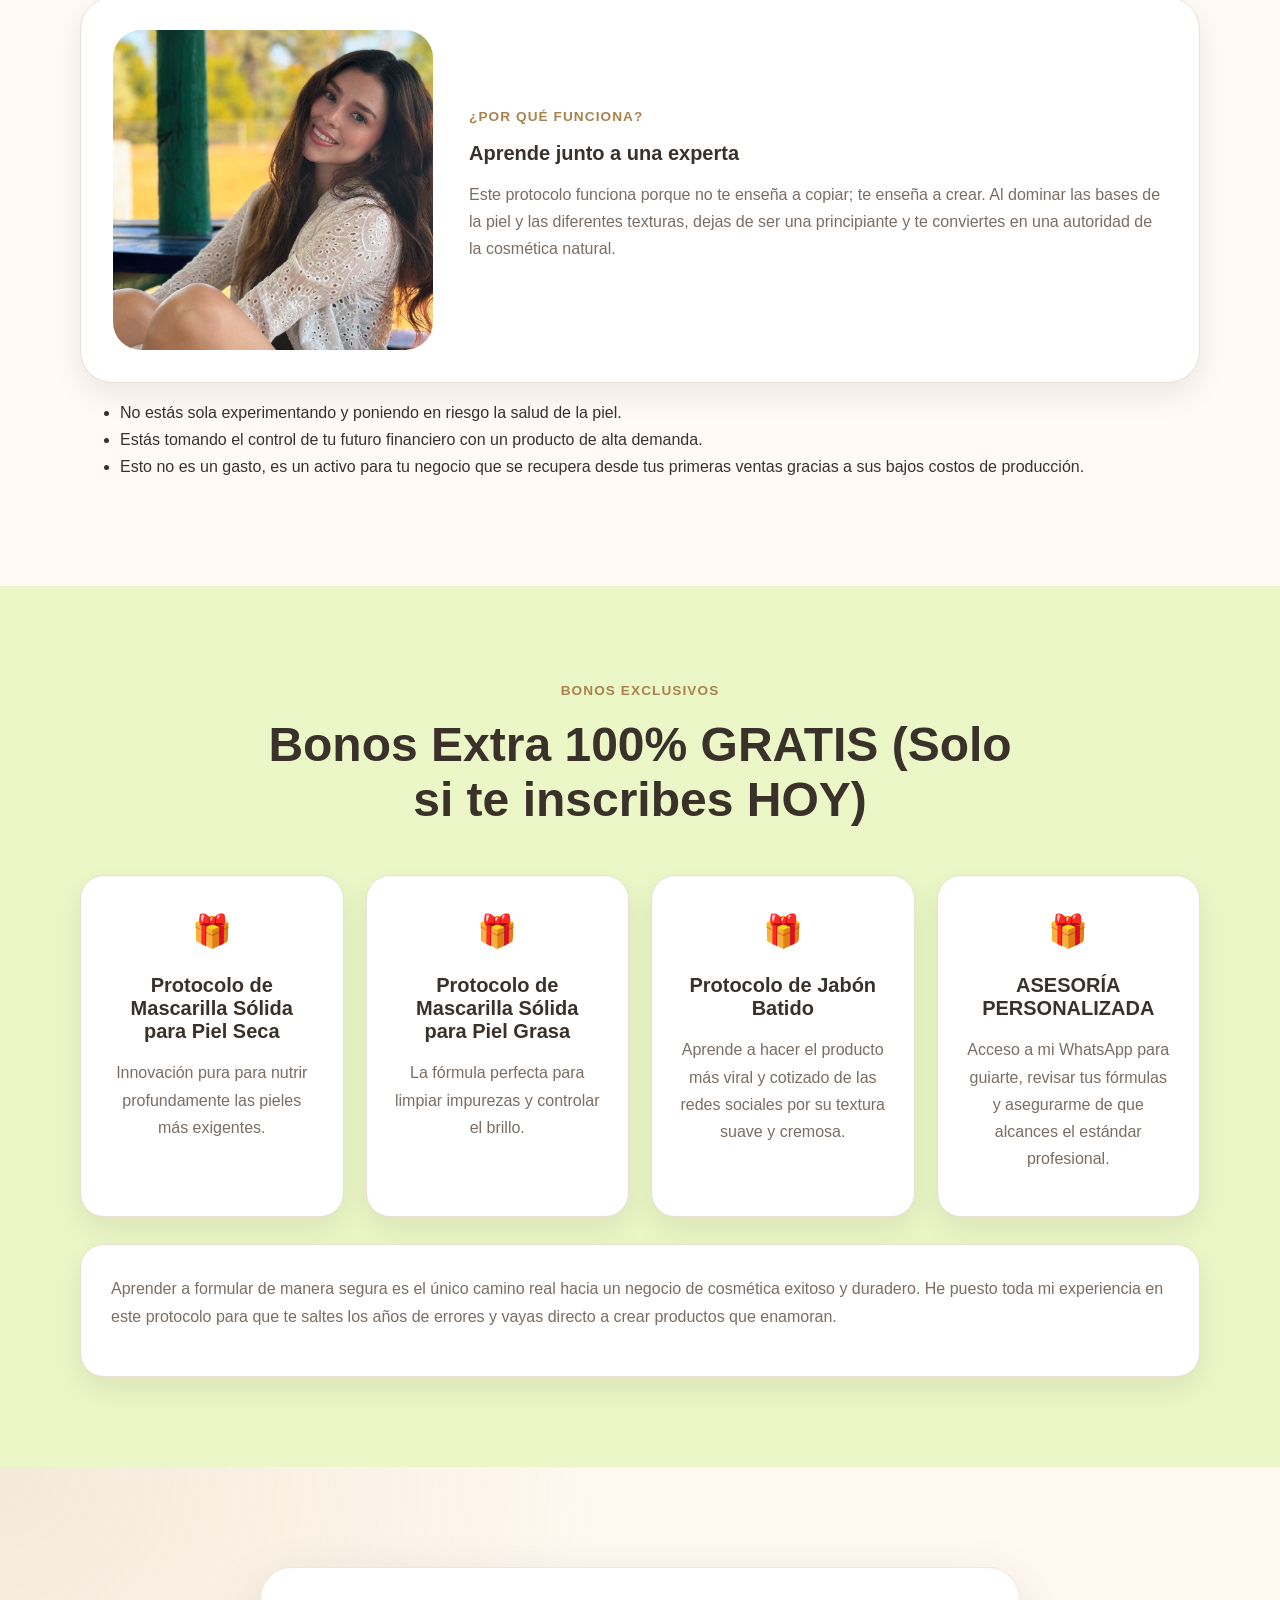
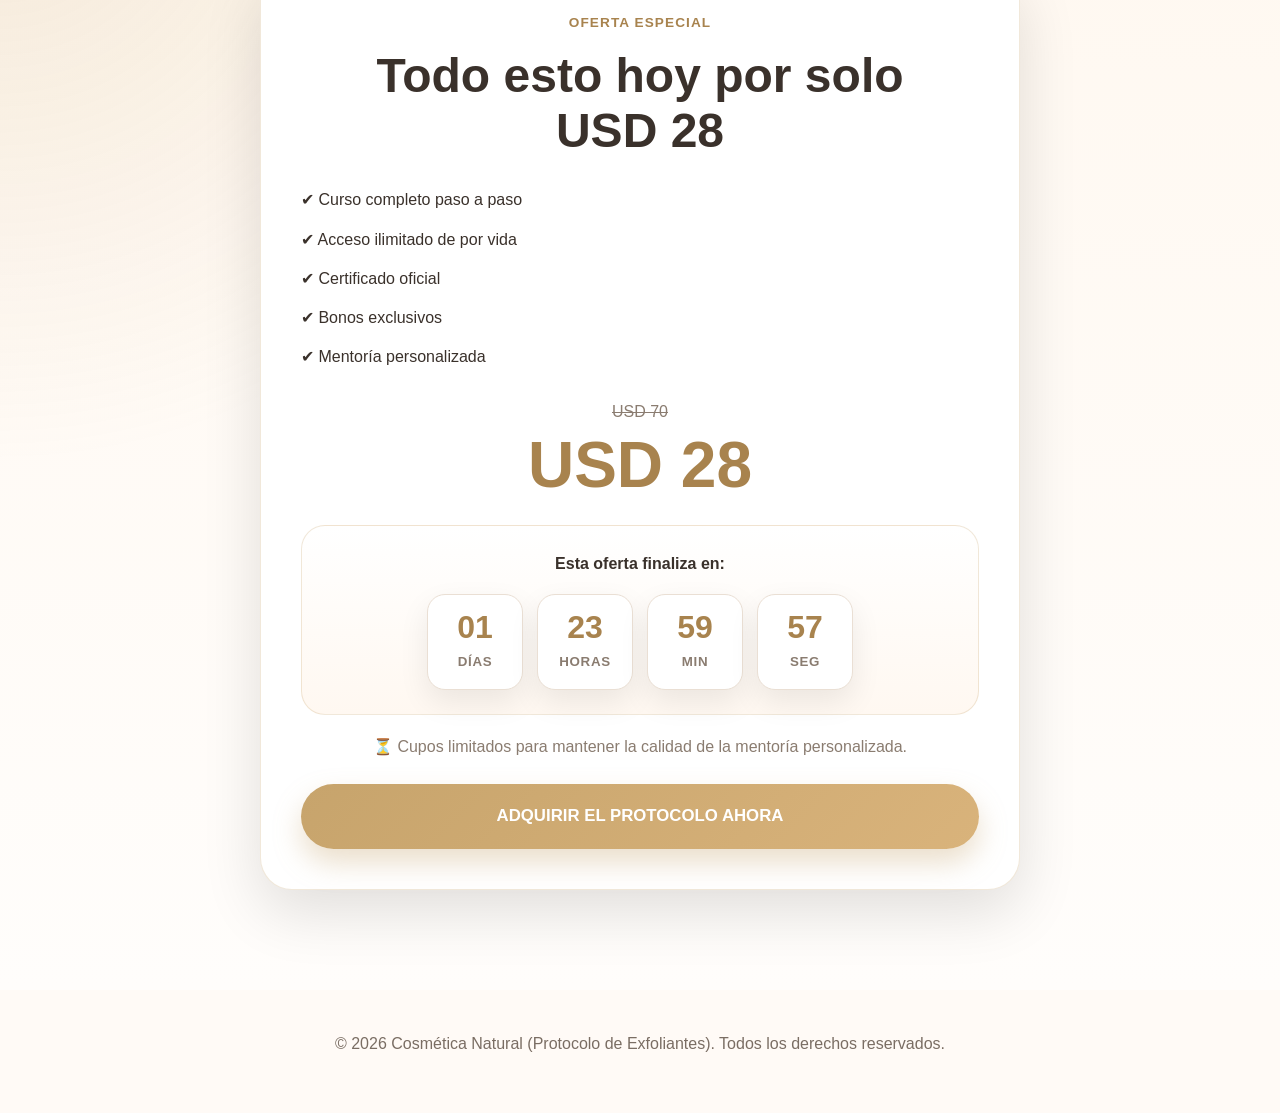
==== commit 87e03114: "Update exfoliante.html" ====
--- a/exfoliante.html
+++ b/exfoliante.html
@@ -38,11 +38,6 @@
       </a>
     </div>
 
-    <div class="video-responsivo">
-      <video width="640" height="360" controls autoplay muted>
-        <source src="img/video_pagina.mp4" type="video/mp4">
-      </video>
-    </div>
   </div>
 </header>
 
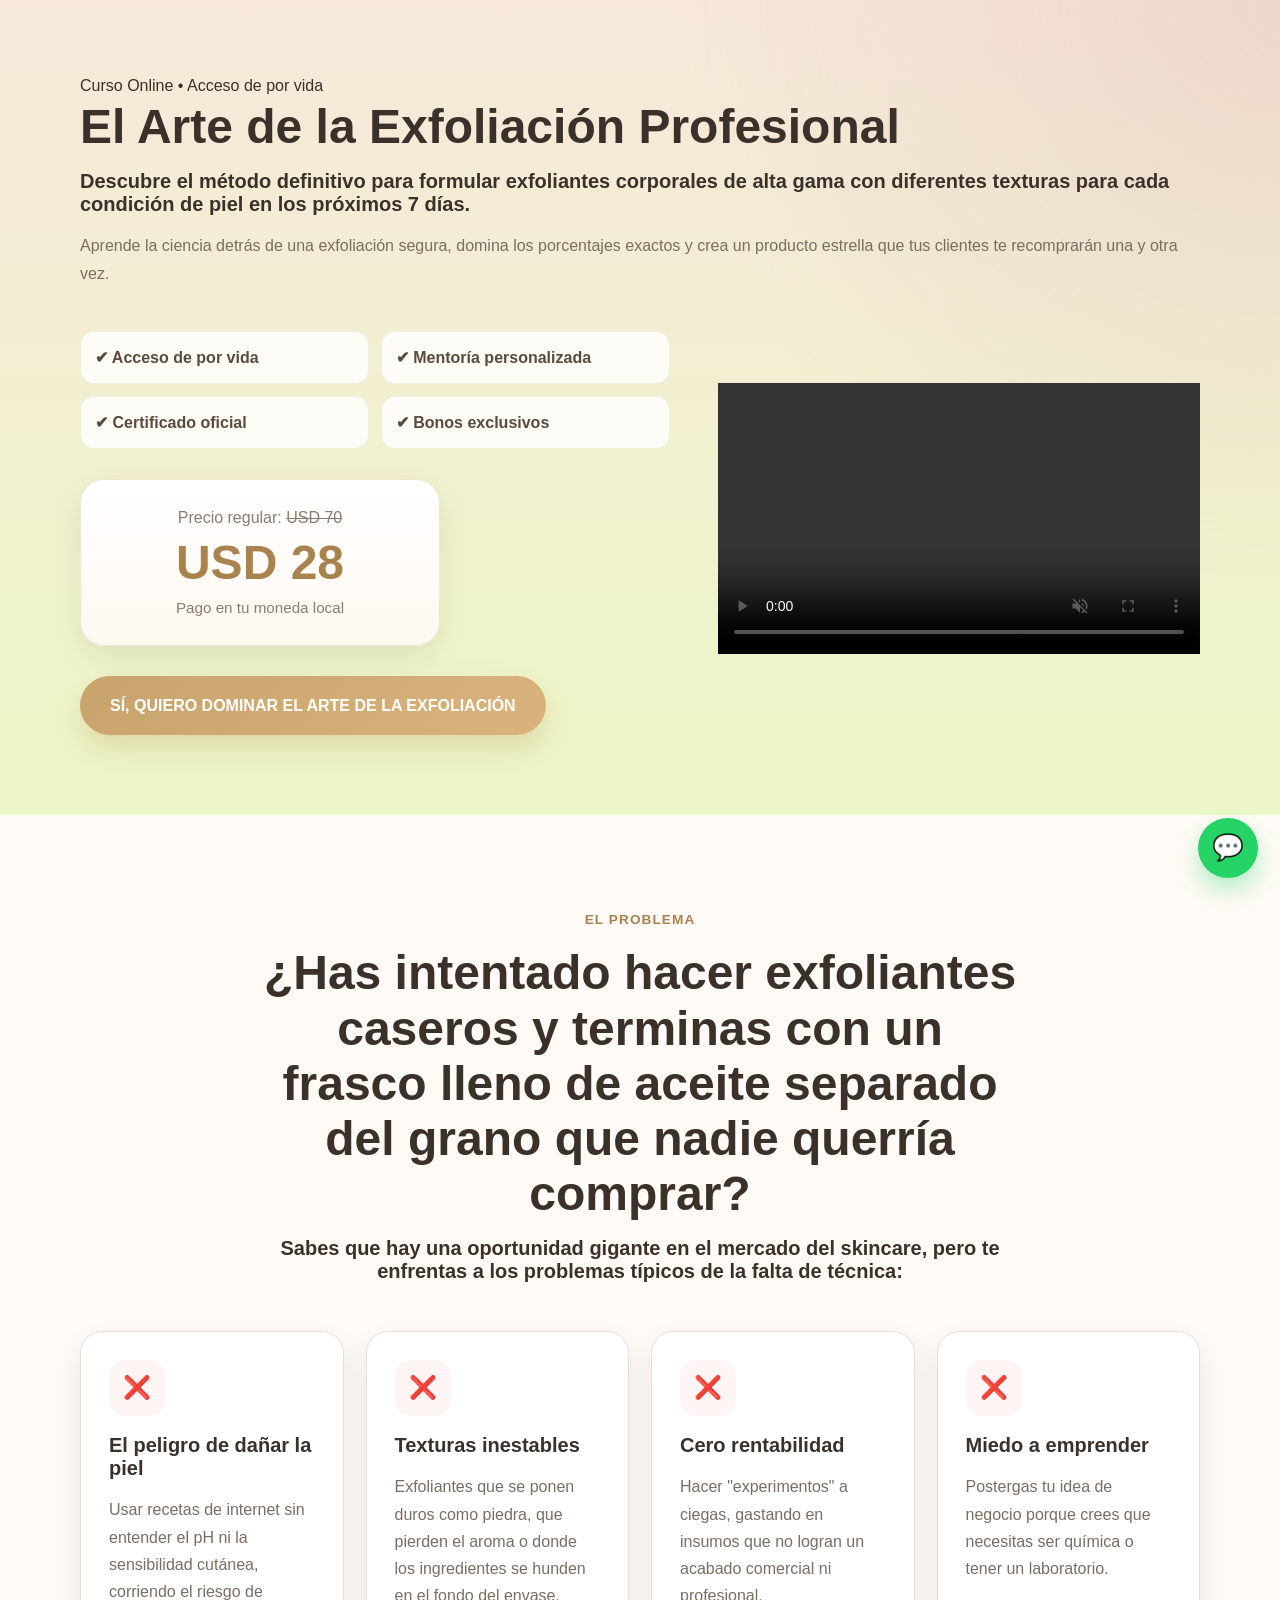
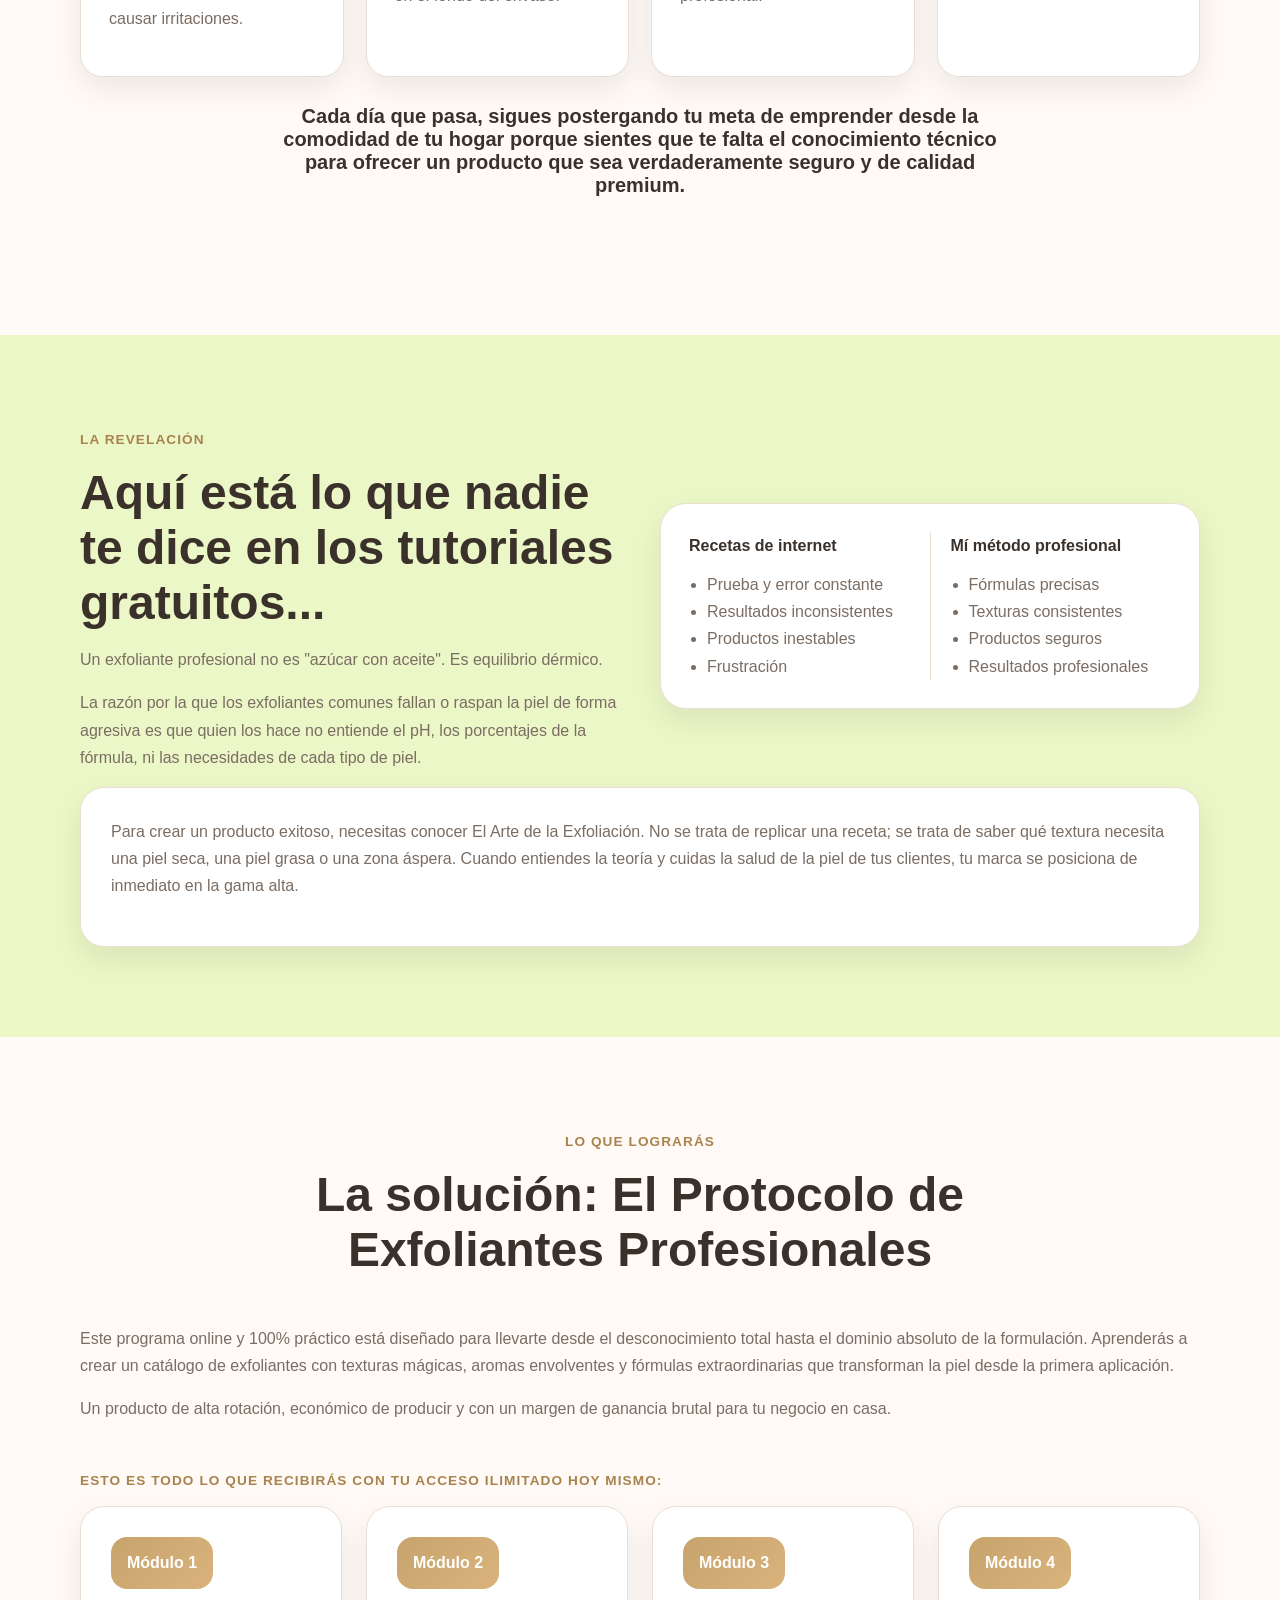
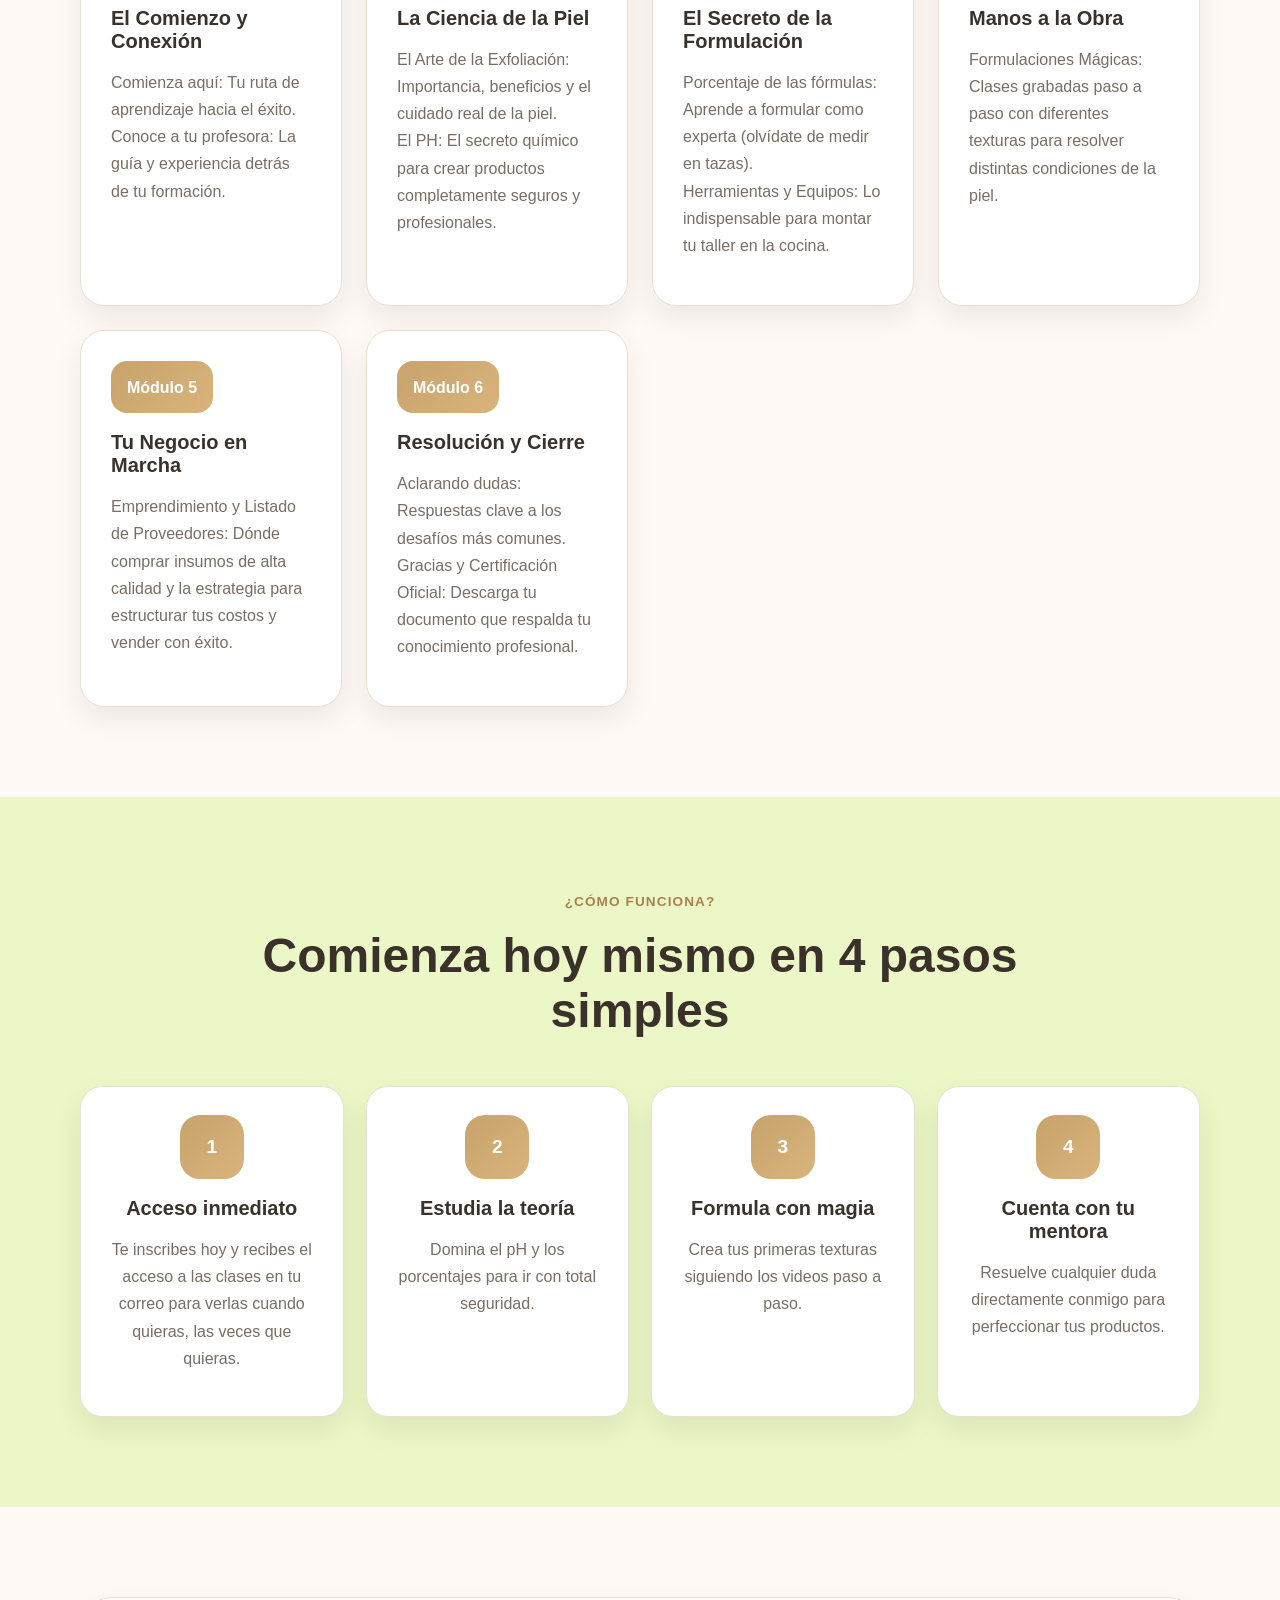
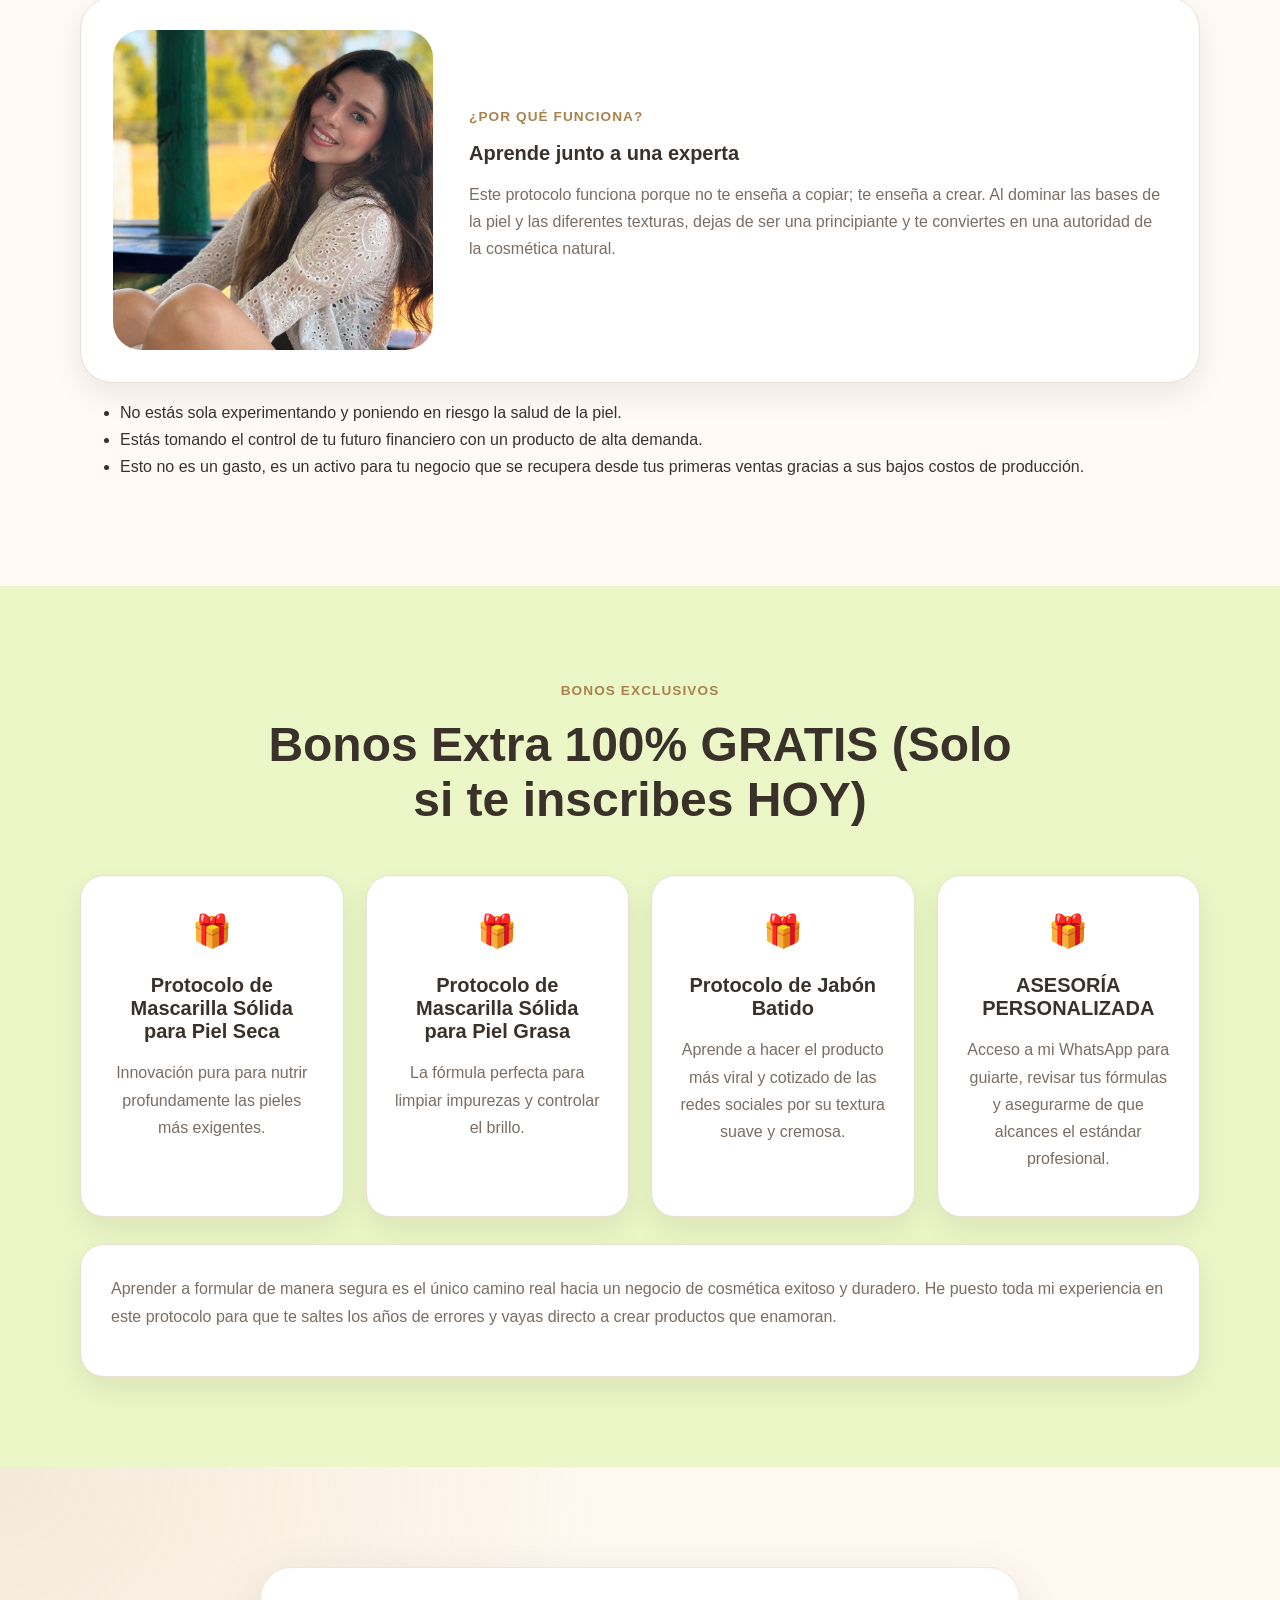
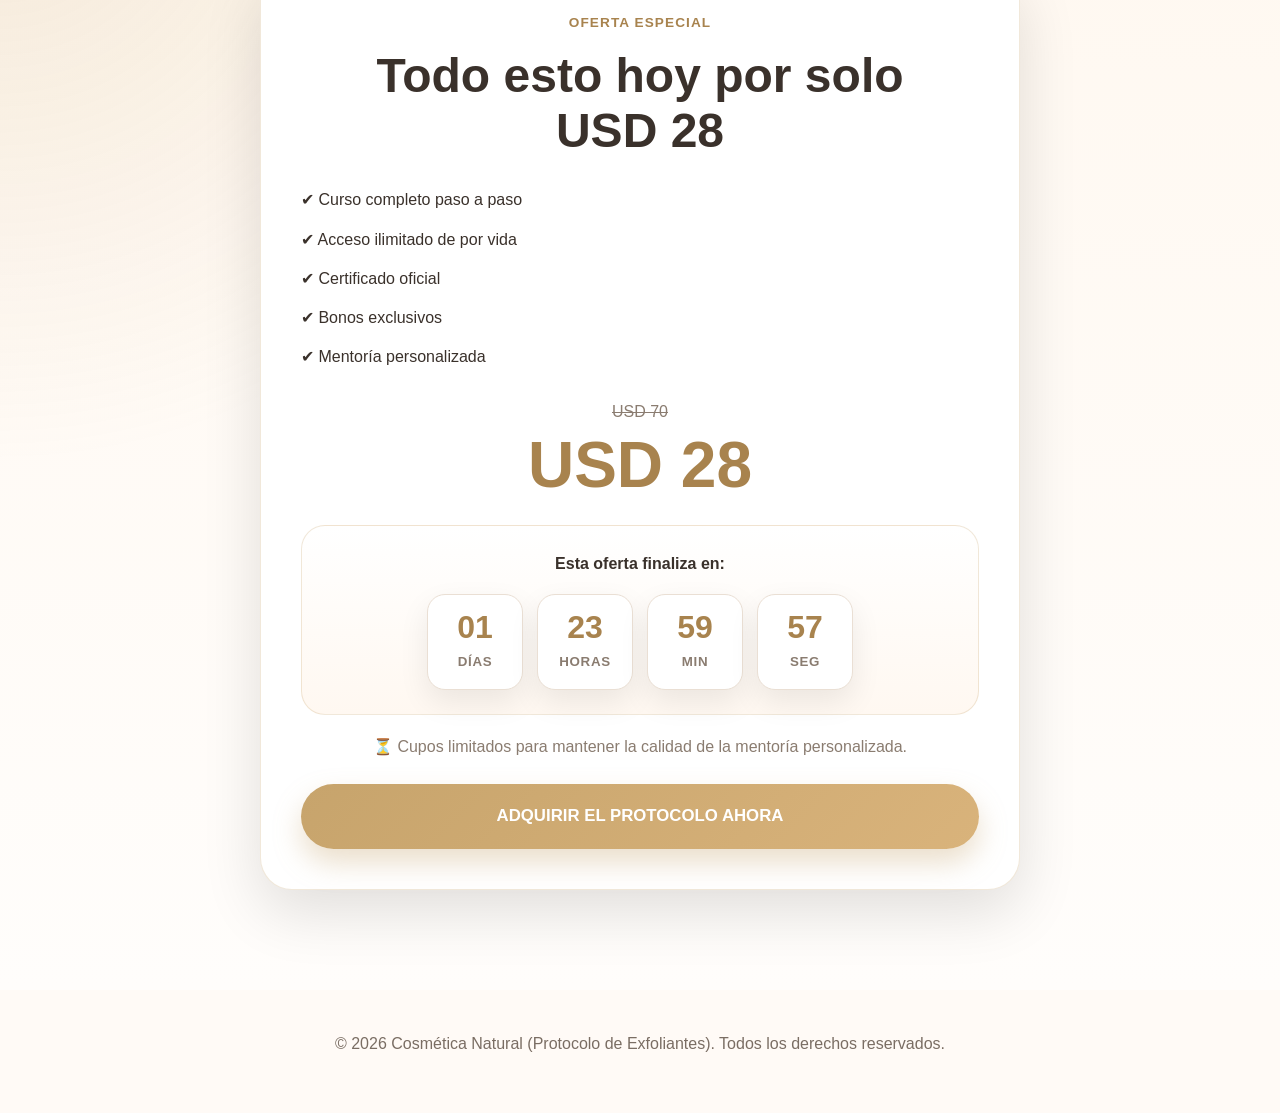
==== commit 0c4ec0fd: "Update exfoliante.html" ====
--- a/exfoliante.html
+++ b/exfoliante.html
@@ -4,7 +4,7 @@
 <meta charset="UTF-8">
 <meta name="viewport" content="width=device-width, initial-scale=1.0">
 <title>Cosmética Natural - Exfoliantes</title>
-<meta name="description" content="Aprende a formular mantequillas corporales premium tipo crema batida desde casa. Acceso de por vida, bonos y mentoría personalizada.">
+<meta name="description" content="Aprende a crear exfoliantes para tu piel desde casa. Acceso de por vida, bonos y mentoría personalizada.">
 <link rel="stylesheet" href="css/styles2.css">
 </head>
 <body>
@@ -37,7 +37,11 @@
         SÍ, QUIERO DOMINAR EL ARTE DE LA EXFOLIACIÓN
       </a>
     </div>
-
+    <div class="video-responsivo">
+      <video width="640" height="360" controls autoplay muted>
+        <source src="img/video_exfoliantes.mp4" type="video/mp4">
+      </video>
+    </div>
   </div>
 </header>
 
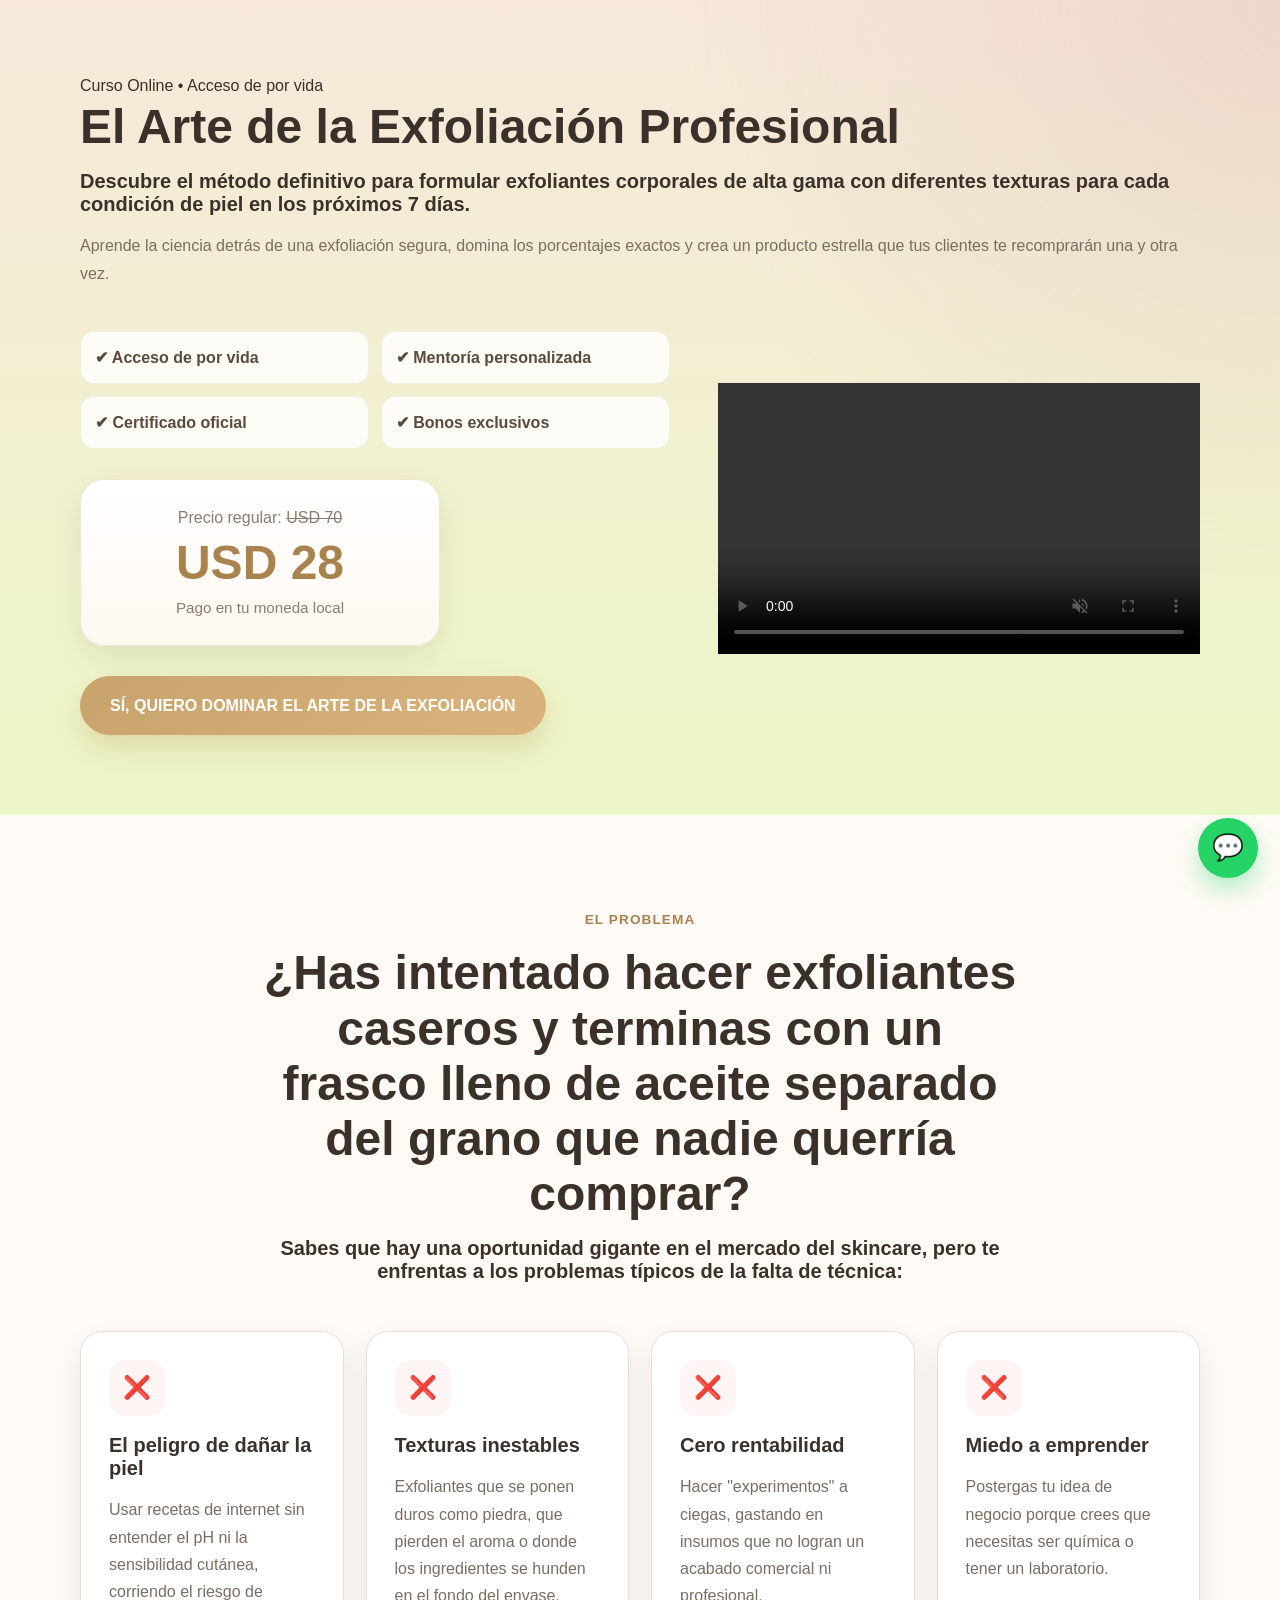
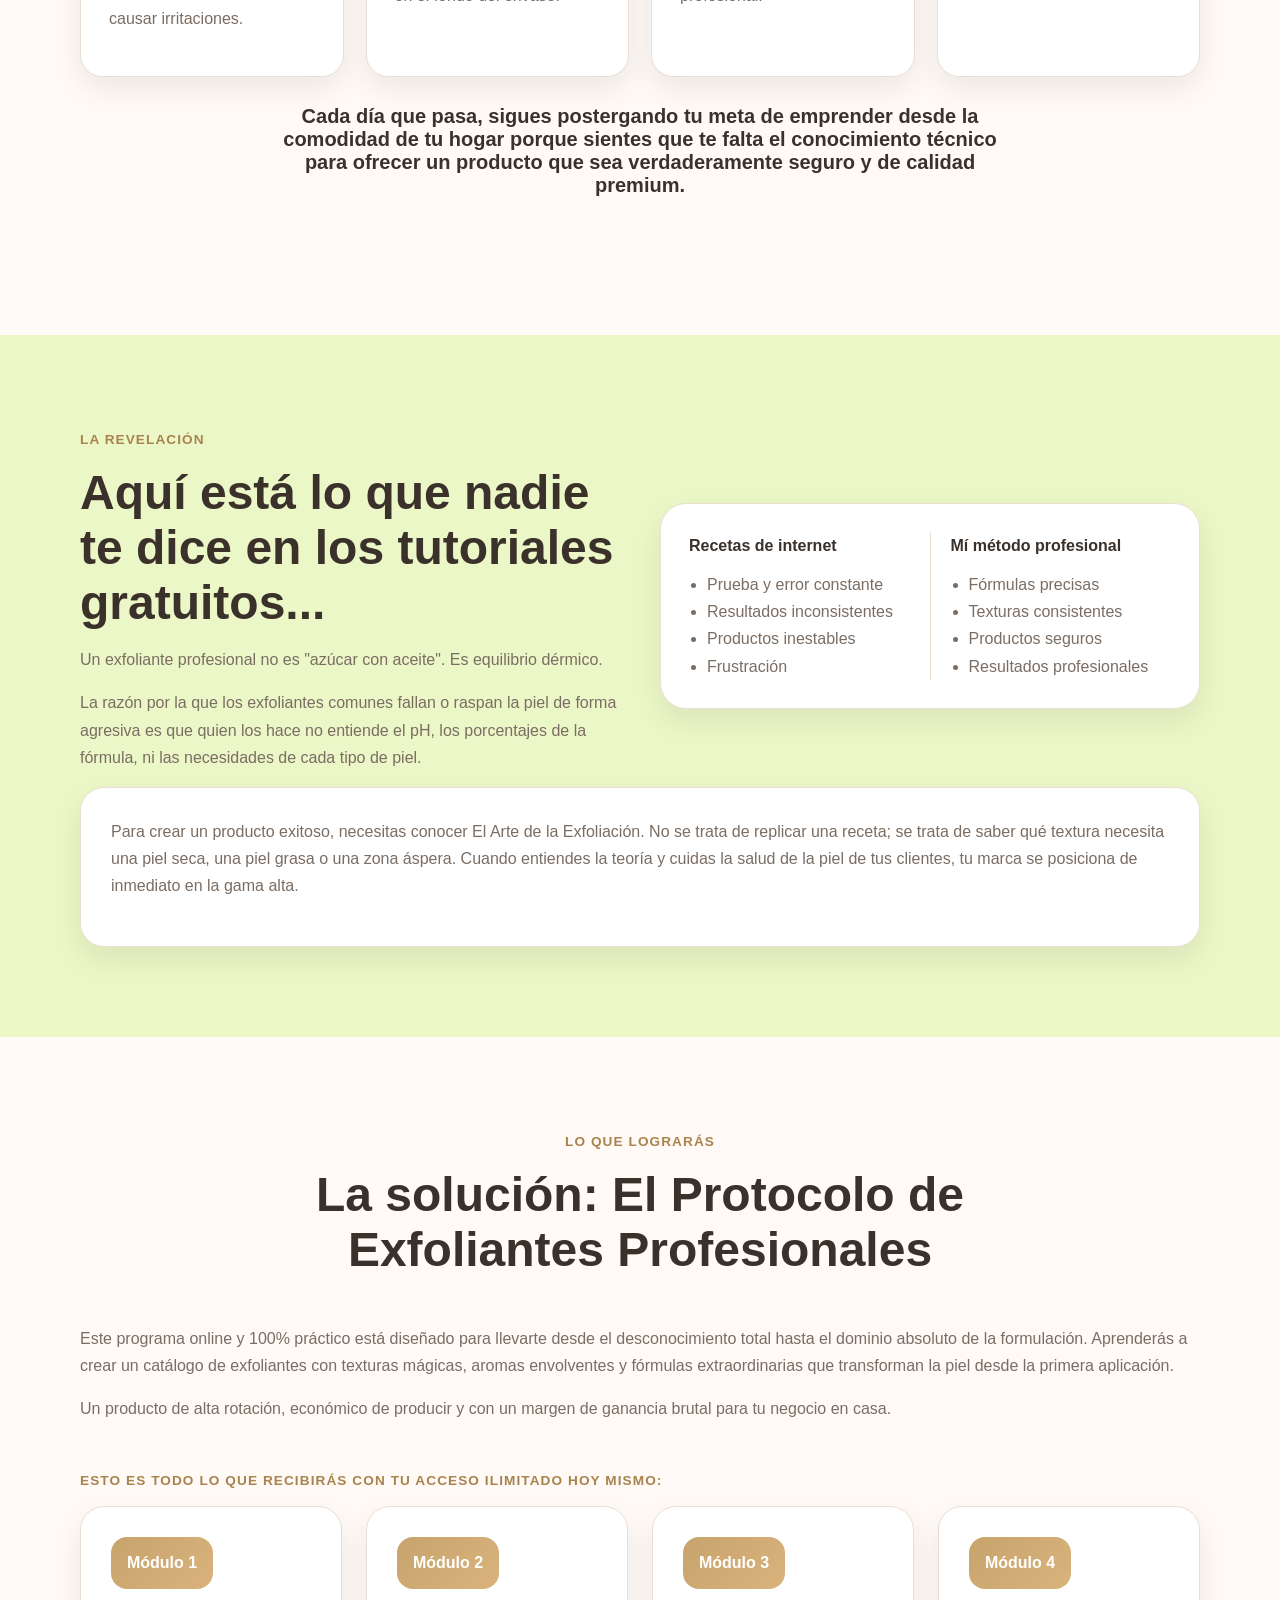
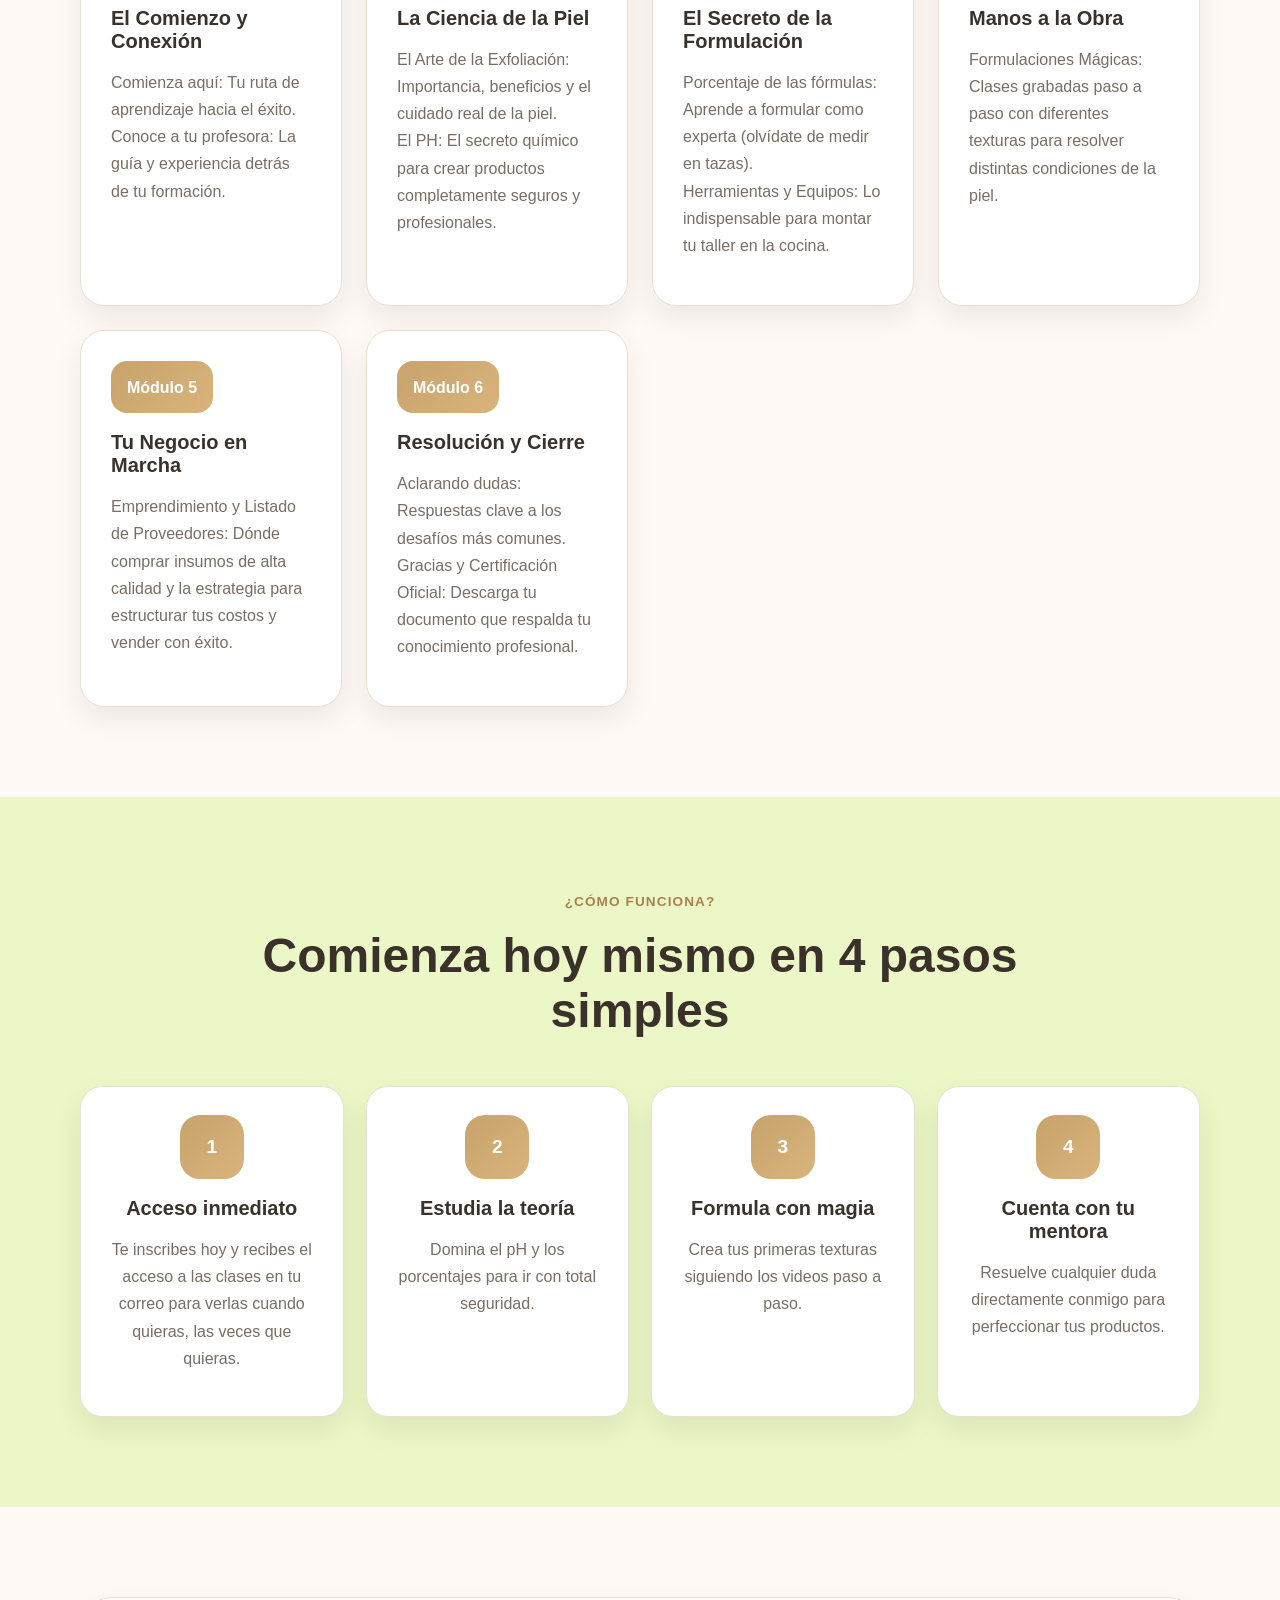
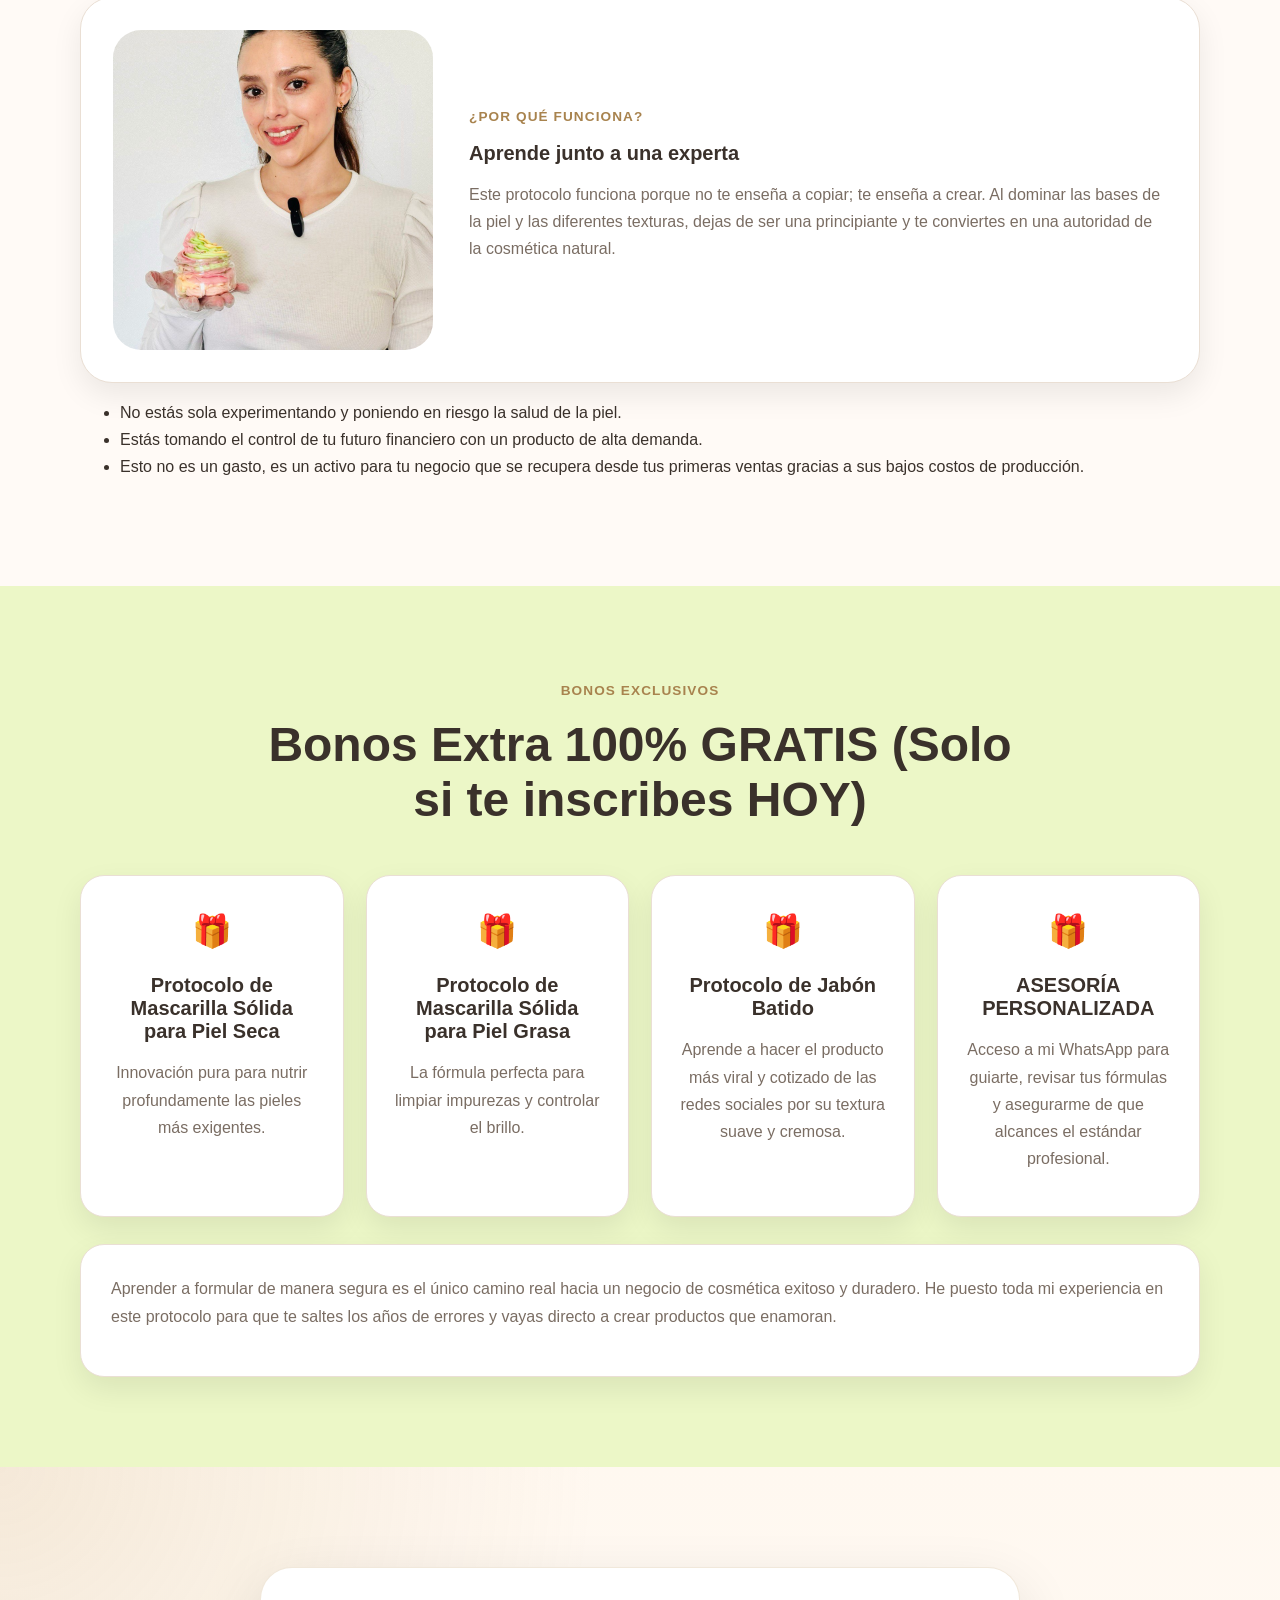
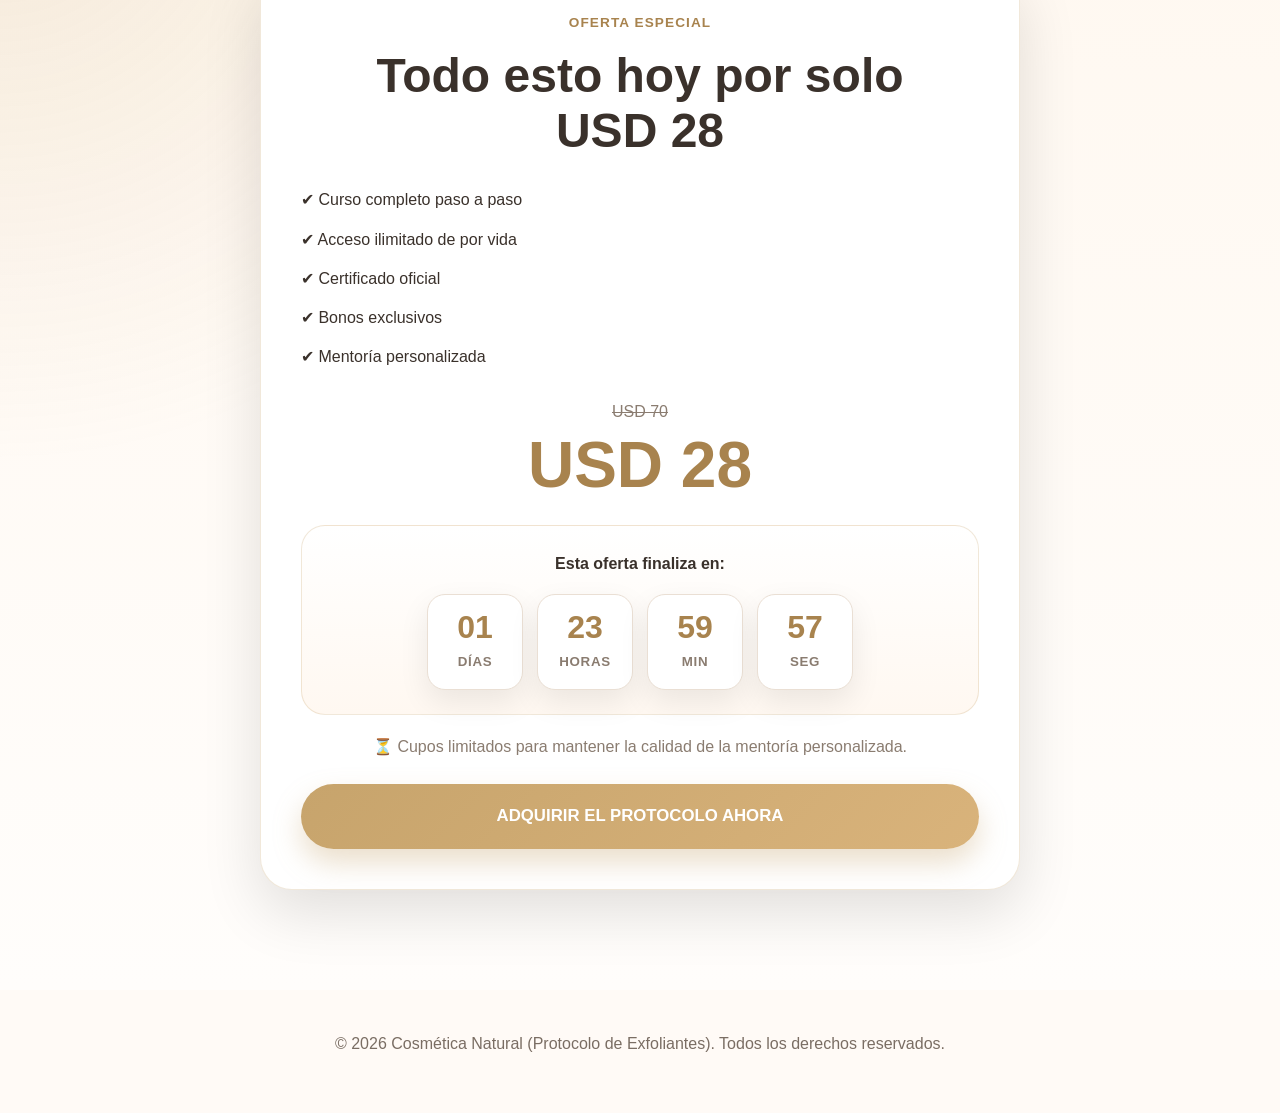
==== commit 85d3b37f: "Update exfoliante.html" ====
--- a/exfoliante.html
+++ b/exfoliante.html
@@ -247,7 +247,7 @@
 
 <section class="section">
   <div class="container instructor-card">
-    <img src="img/brig.jpg" alt="Instructora" class="instructor-image">
+    <img src="img/foto-brig.jpg" alt="Instructora" class="instructor-image">
     <div class="instructor-content">
       <span class="eyebrow">¿Por qué funciona?</span>
       <h3>Aprende junto a una experta</h3>
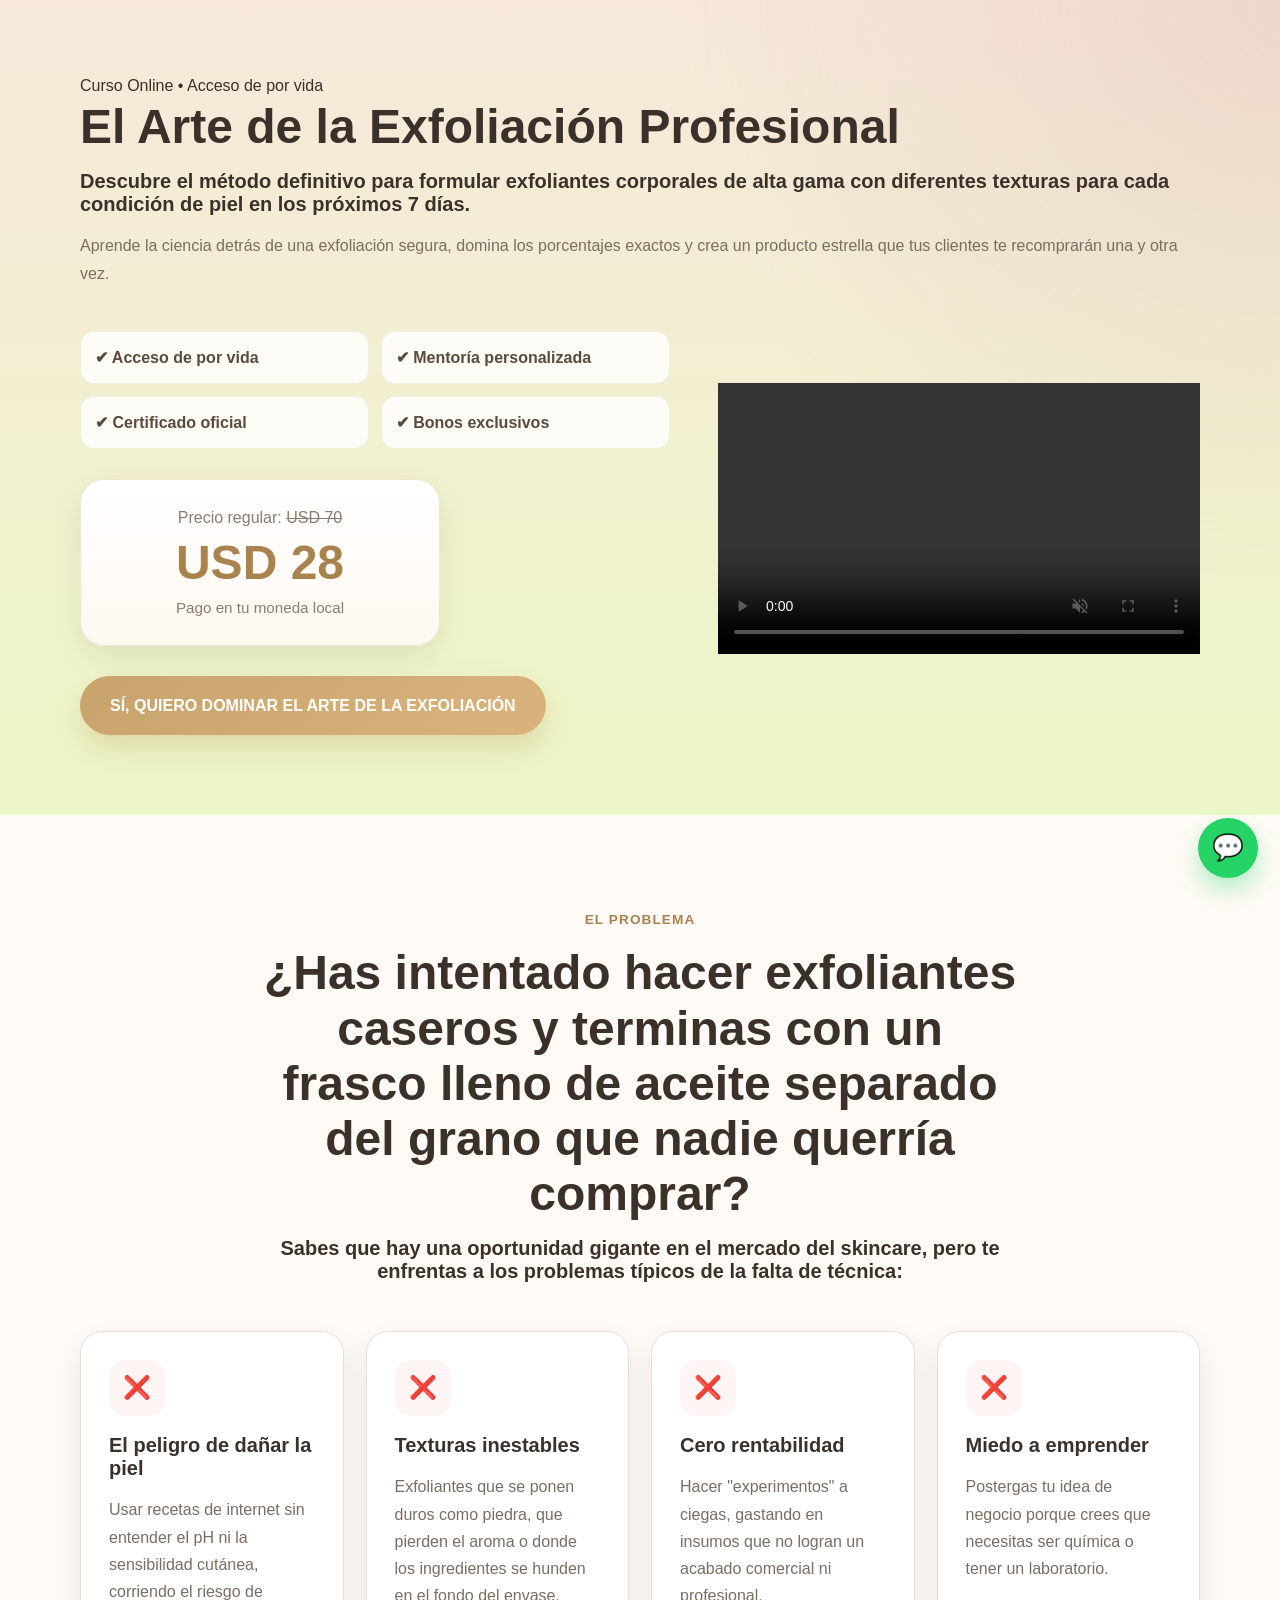
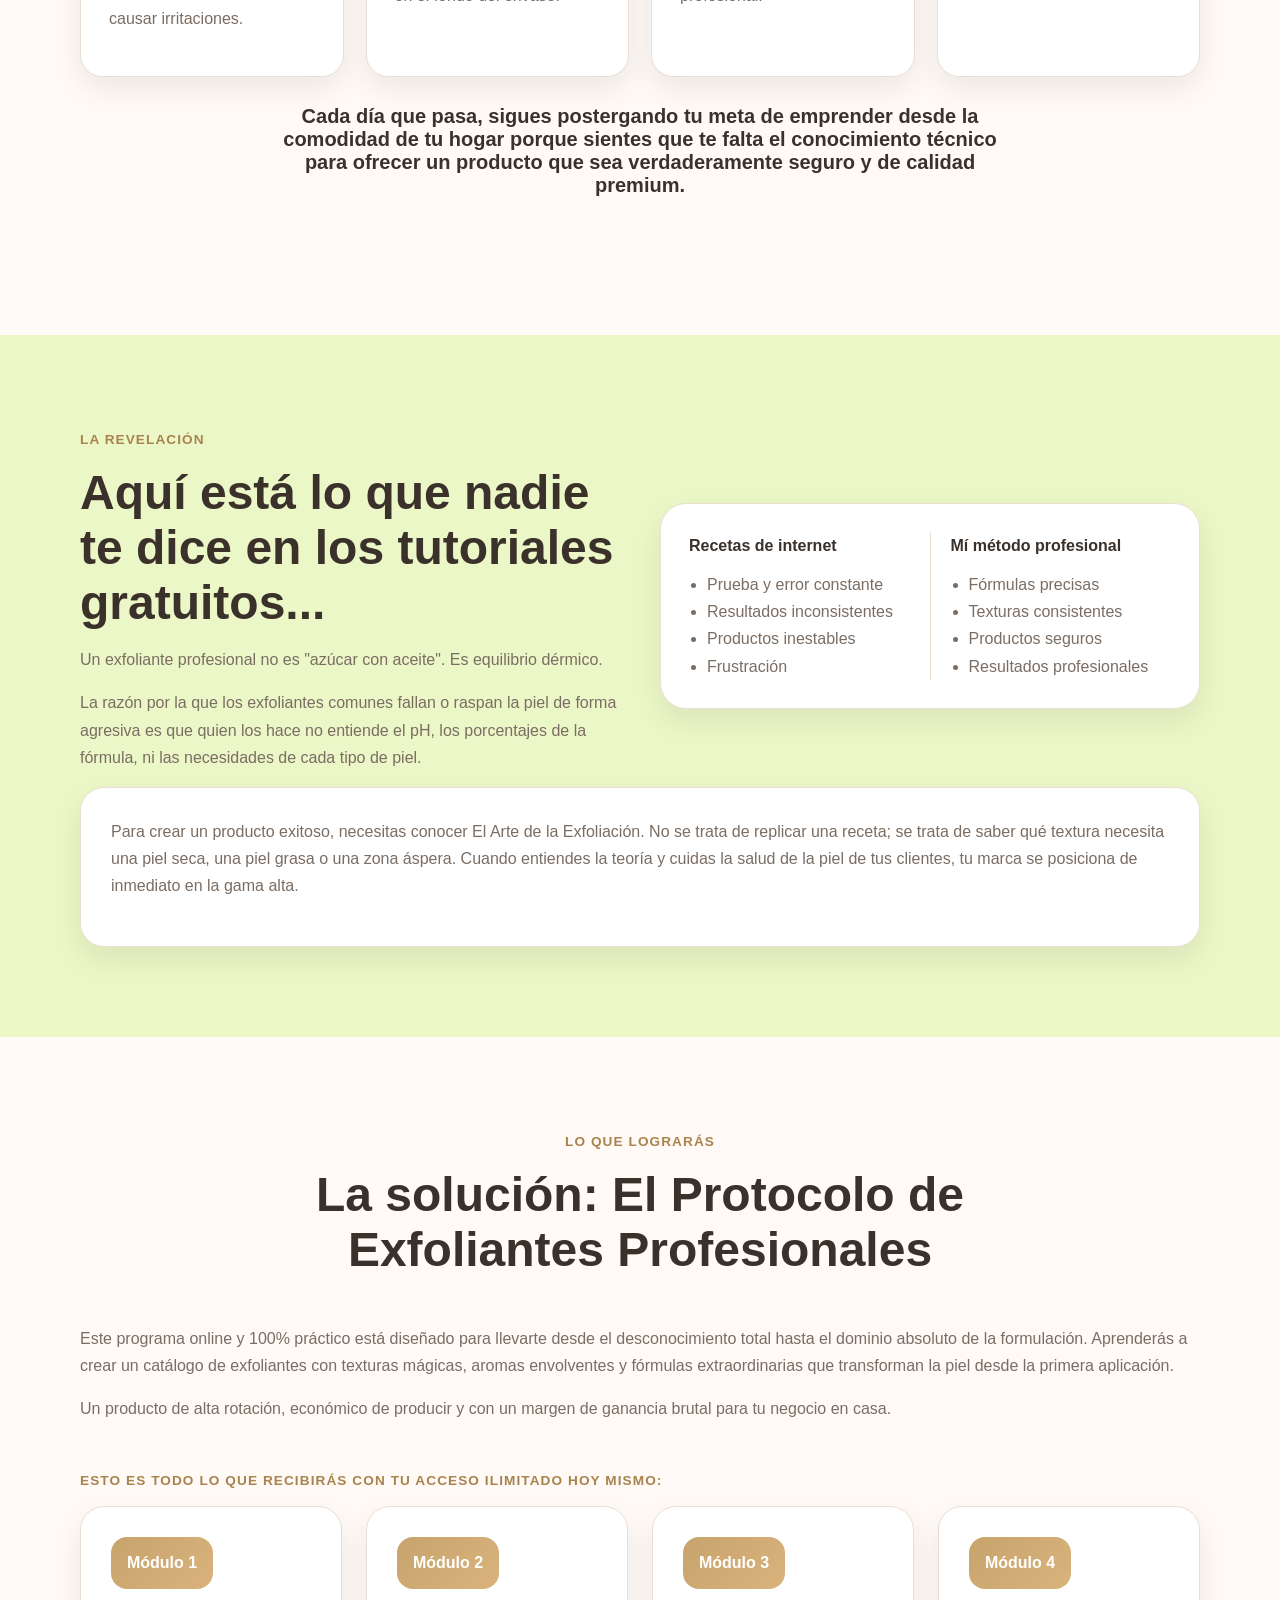
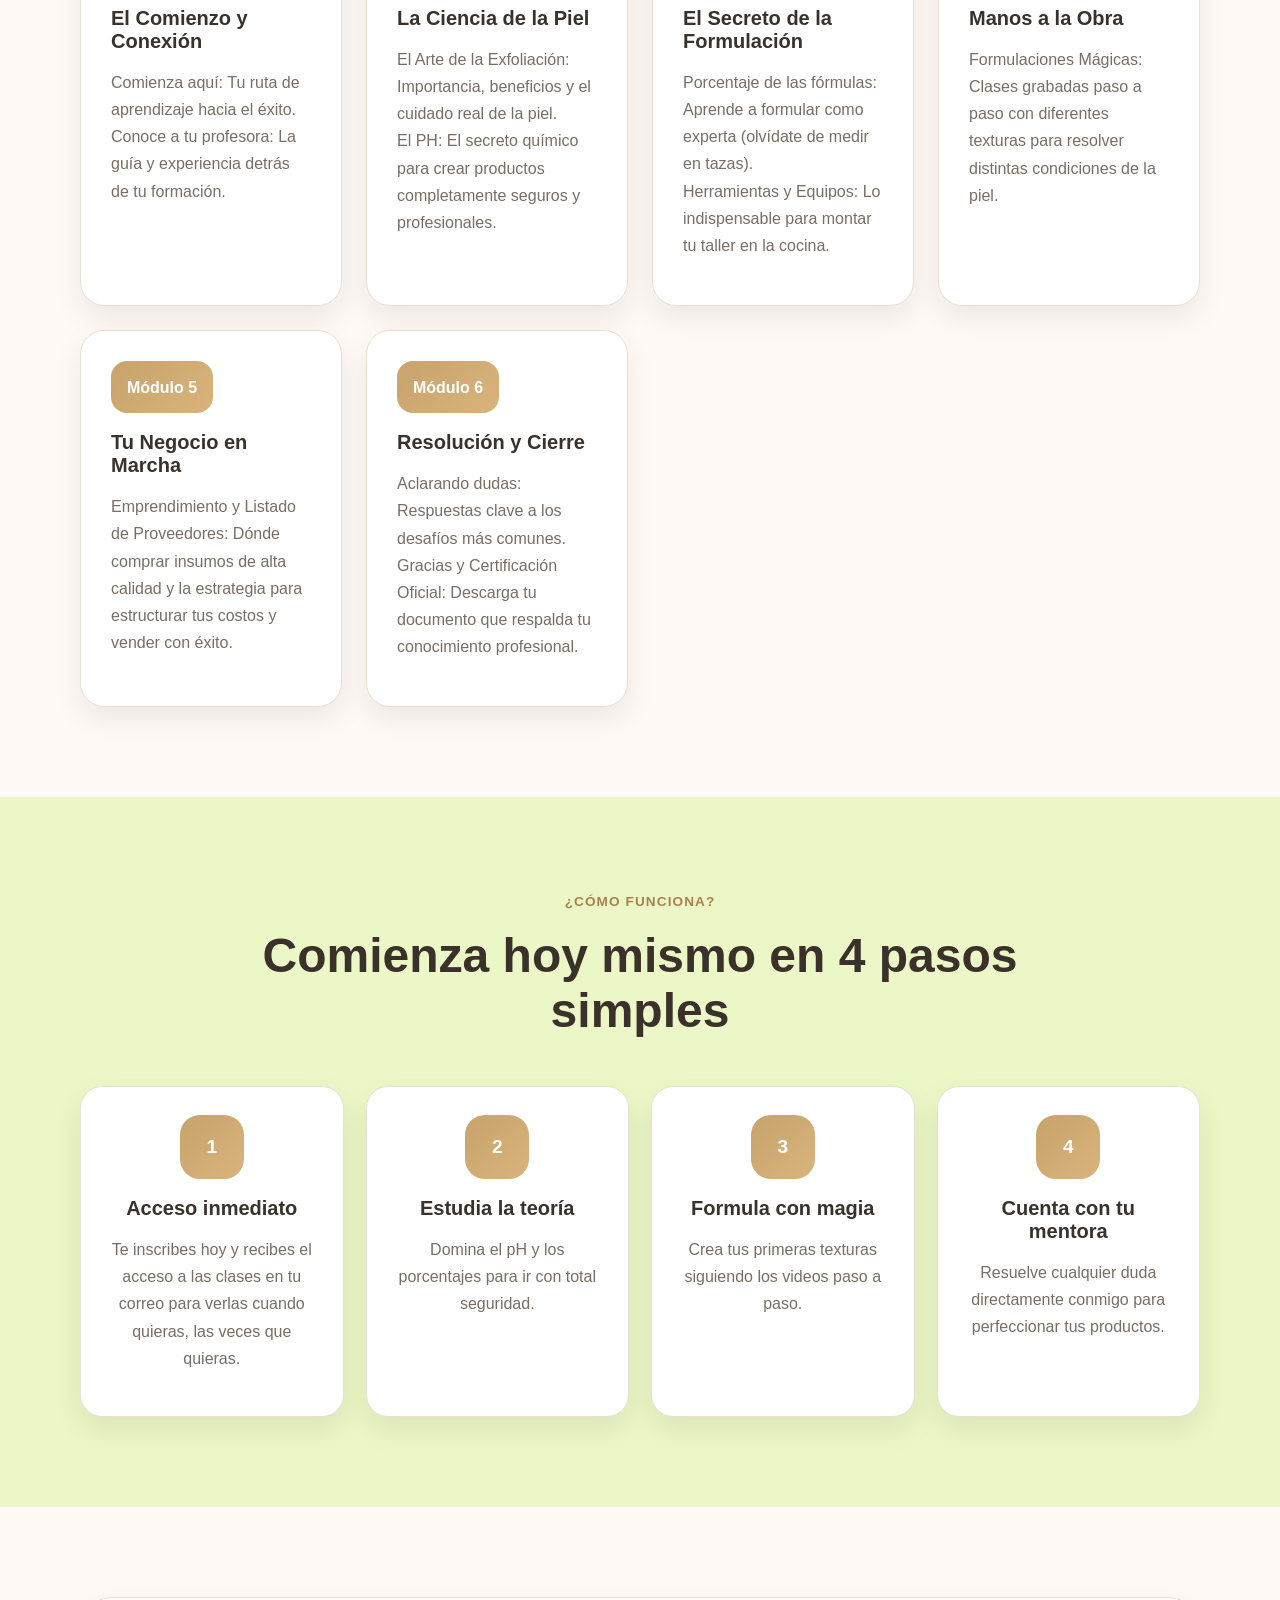
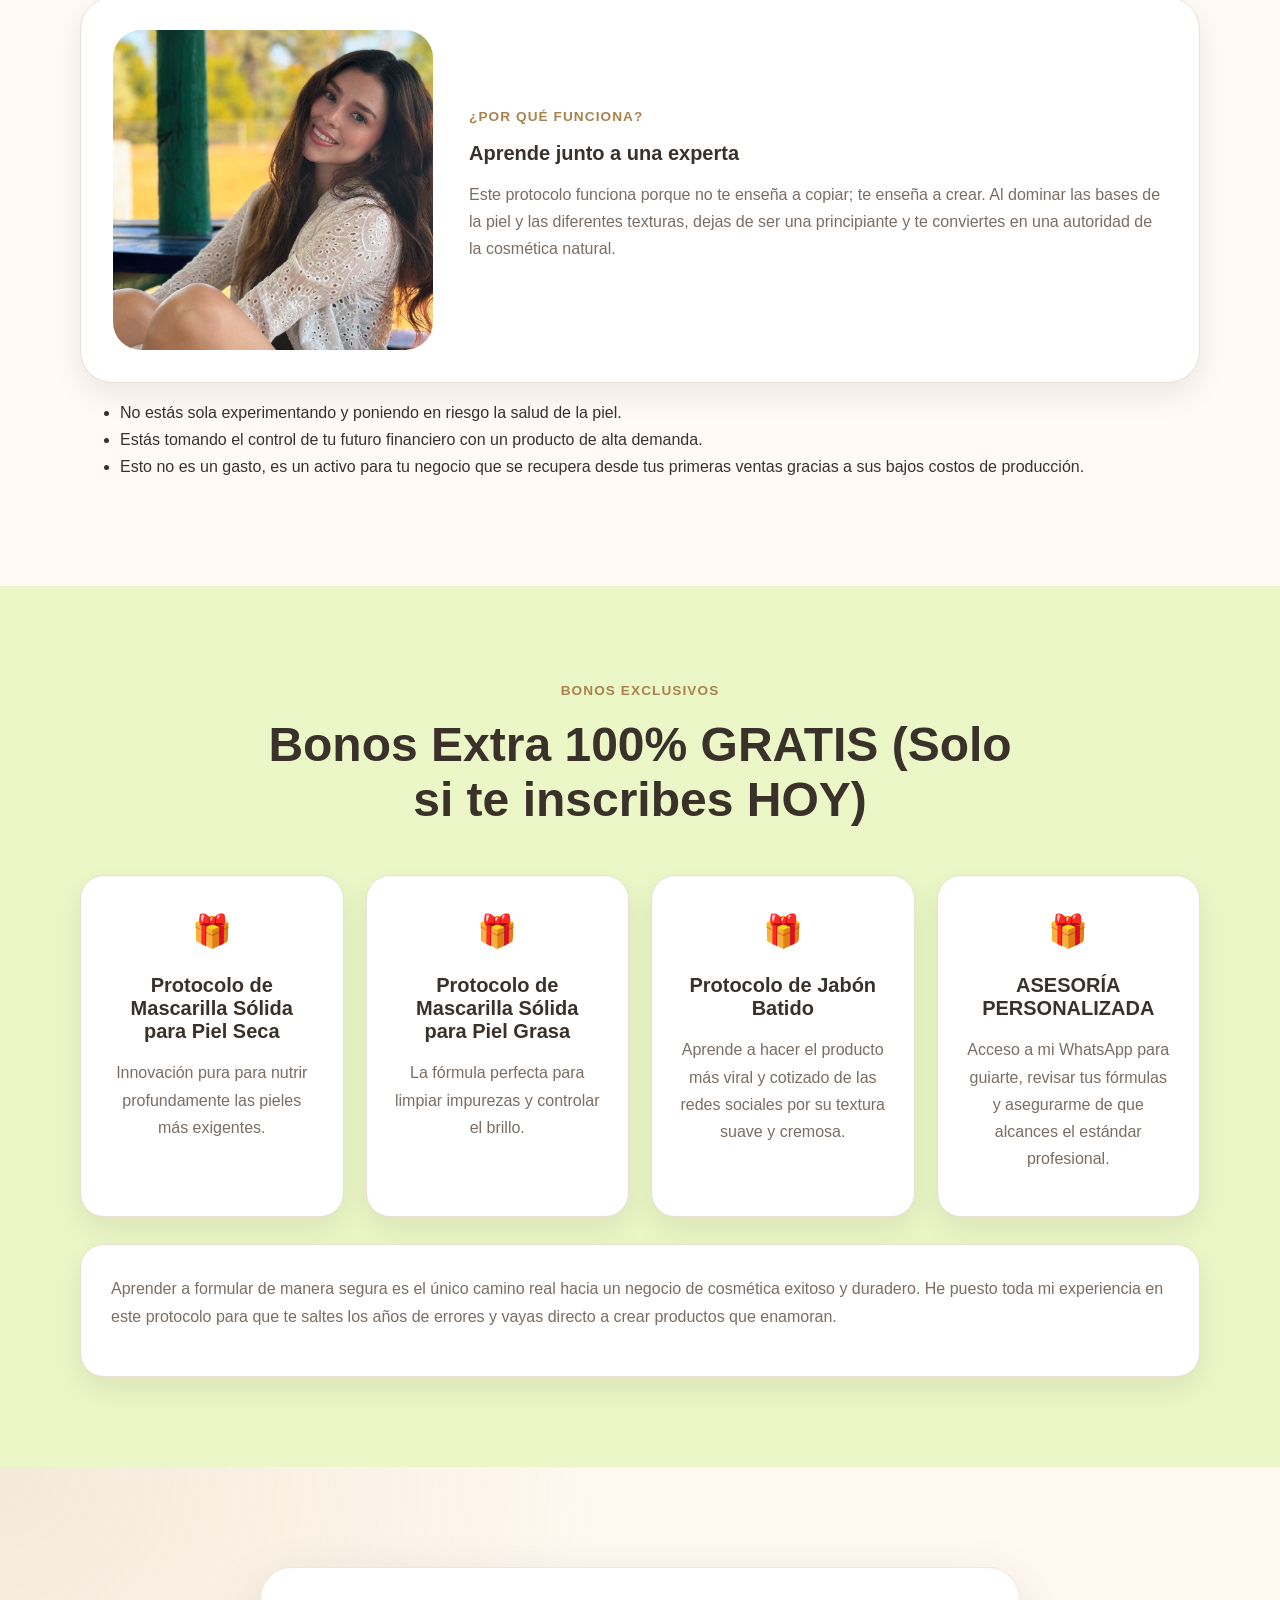
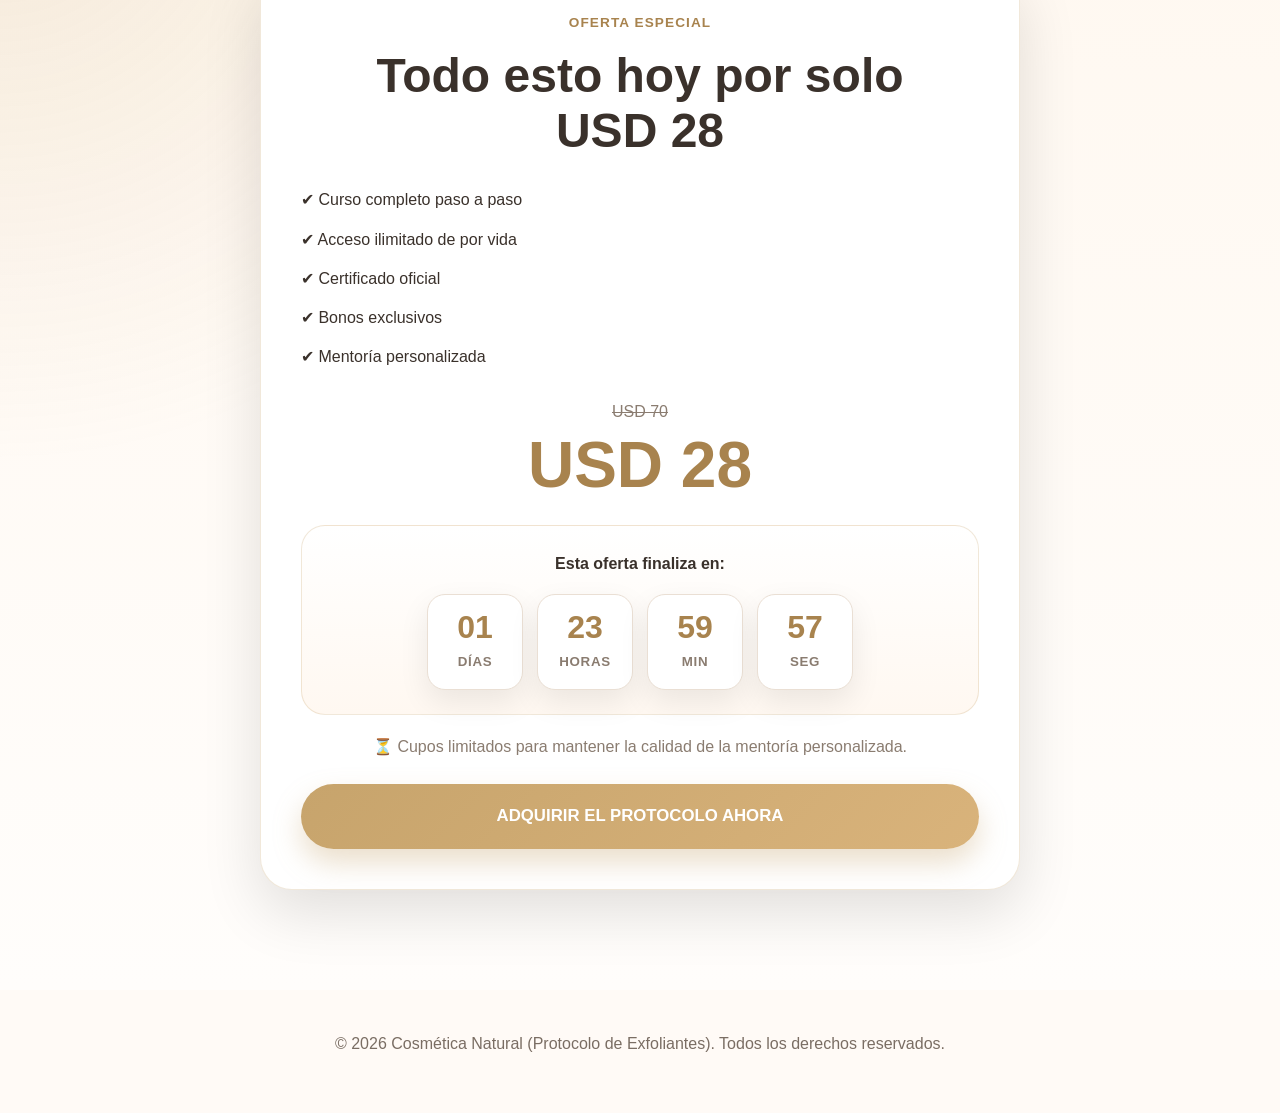
==== commit d0cd645b: "Update exfoliante.html" ====
--- a/exfoliante.html
+++ b/exfoliante.html
@@ -33,7 +33,7 @@
         <div class="small">Pago en tu moneda local</div>
       </div>
 
-      <a href="#" class="btn btn-primary">
+      <a href="https://pay.hotmart.com/O94841641A?off=a3y1pyyu&checkoutMode=10" class="btn btn-primary">
         SÍ, QUIERO DOMINAR EL ARTE DE LA EXFOLIACIÓN
       </a>
     </div>
@@ -247,7 +247,7 @@
 
 <section class="section">
   <div class="container instructor-card">
-    <img src="img/foto-brig.jpg" alt="Instructora" class="instructor-image">
+    <img src="img/brig.jpg" alt="Instructora" class="instructor-image">
     <div class="instructor-content">
       <span class="eyebrow">¿Por qué funciona?</span>
       <h3>Aprende junto a una experta</h3>
@@ -341,7 +341,7 @@
 
       <div class="limited">⏳ Cupos limitados para mantener la calidad de la mentoría personalizada.</div>
 
-      <a href="#" class="btn btn-primary btn-large">ADQUIRIR EL PROTOCOLO AHORA</a>
+      <a href="https://pay.hotmart.com/O94841641A?off=a3y1pyyu&checkoutMode=10" class="btn btn-primary btn-large">ADQUIRIR EL PROTOCOLO AHORA</a>
     </div>
   </div>
 </section>
